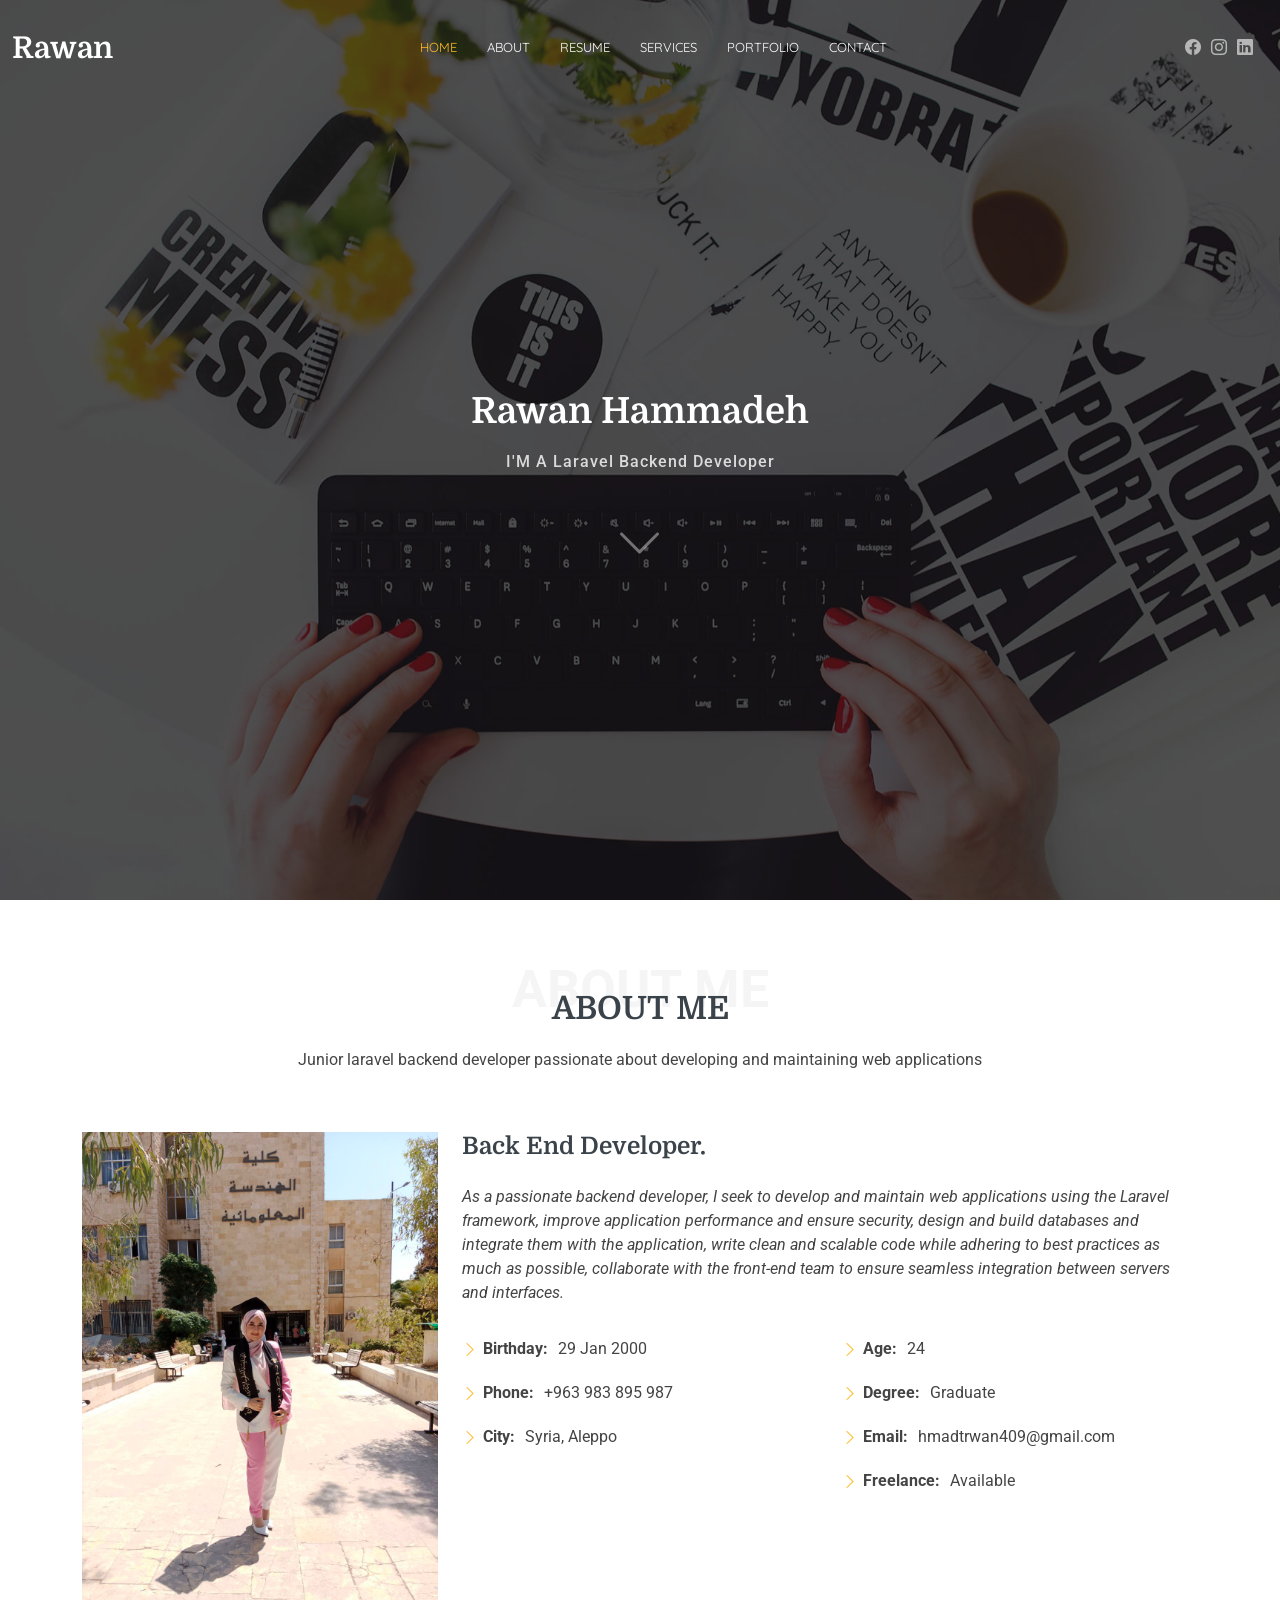
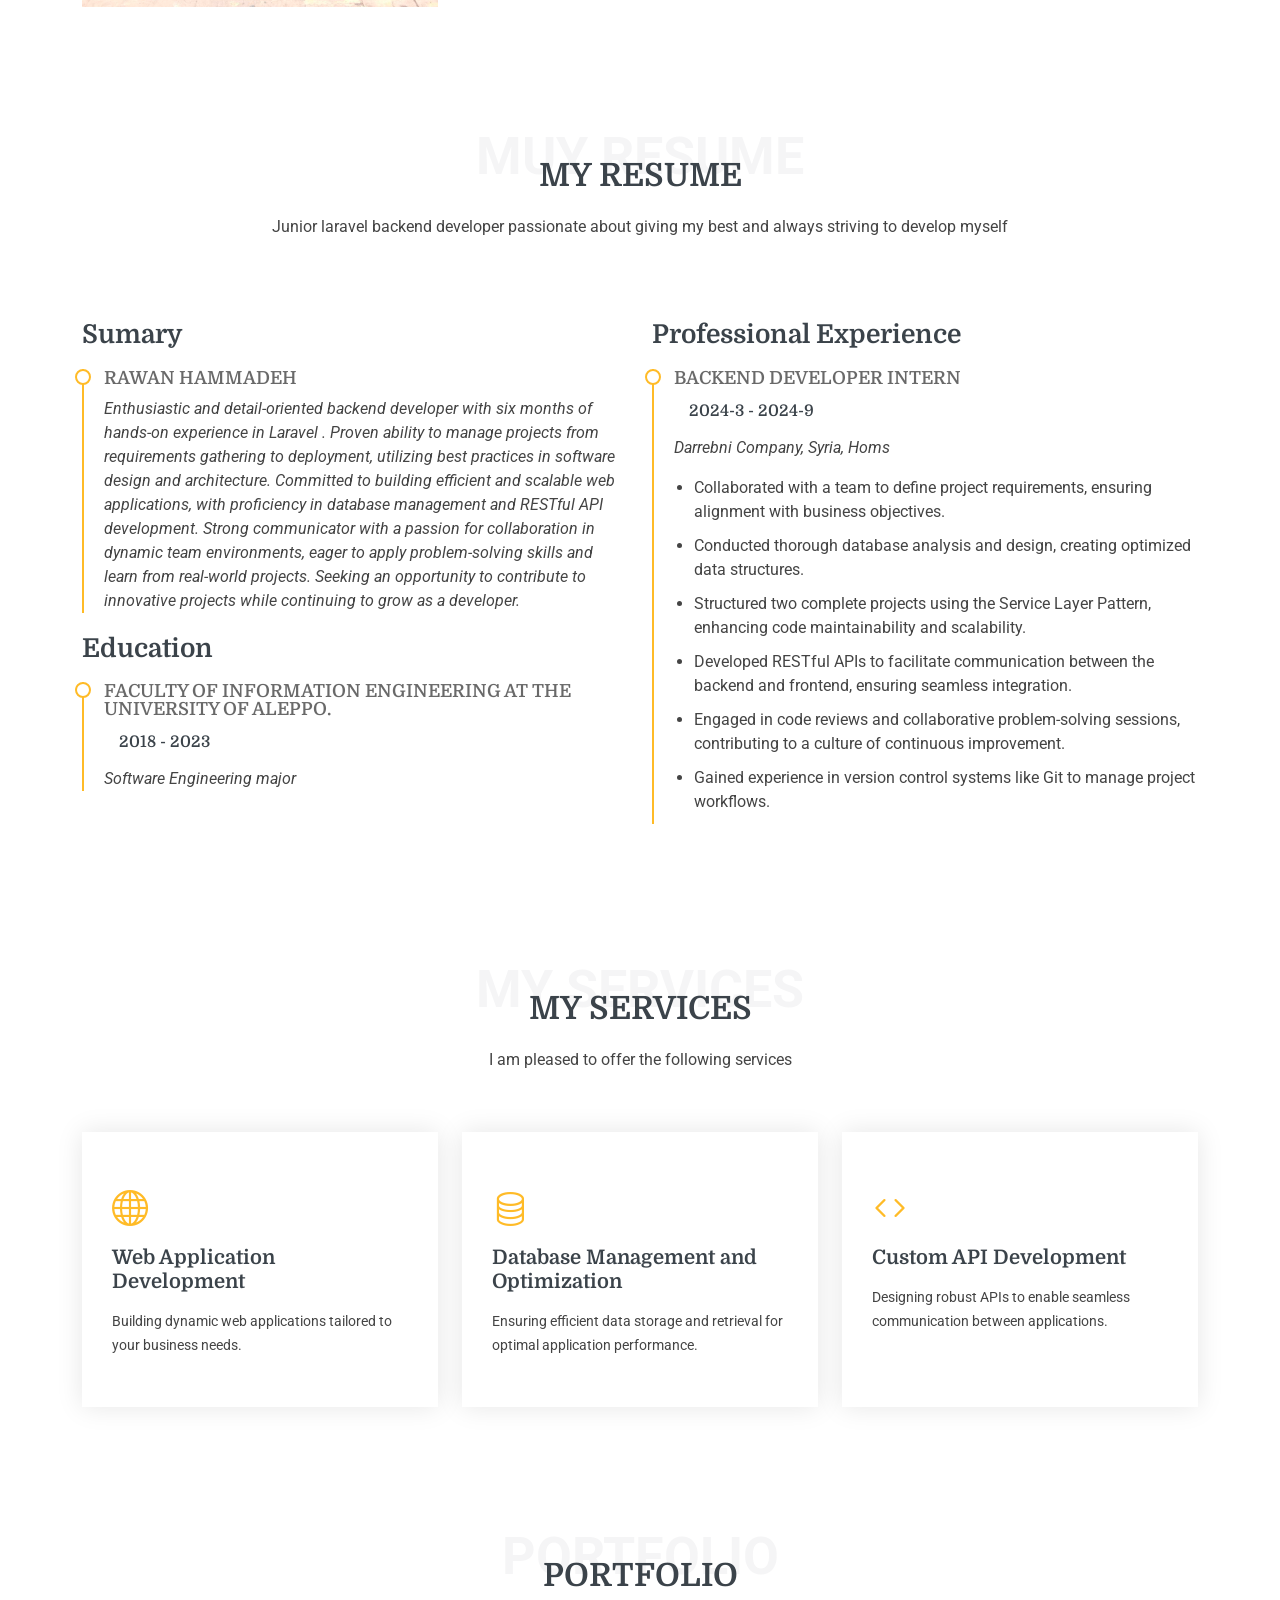
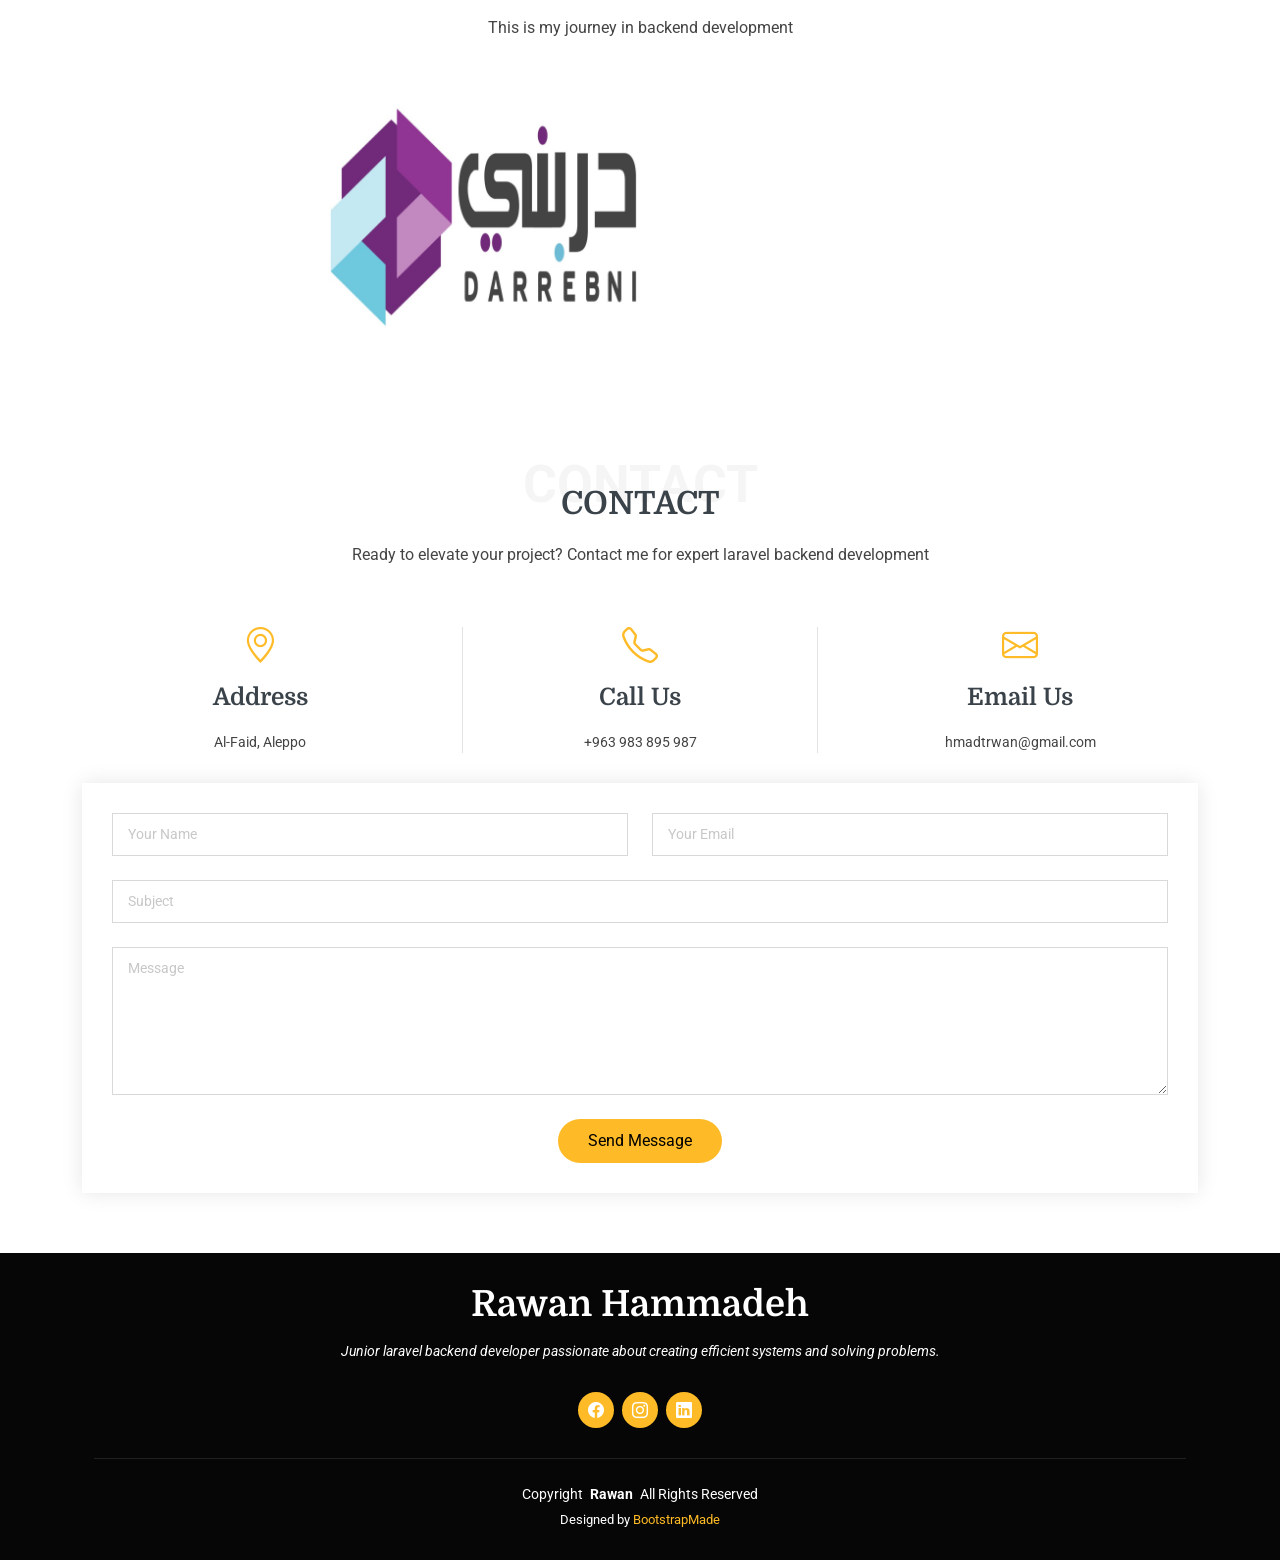
==== index.html @ 6b102050 "Add files via upload" ====
<!DOCTYPE html>
<html lang="en">

<head>
  <meta charset="utf-8">
  <meta content="width=device-width, initial-scale=1.0" name="viewport">
  <title>My Portfolio</title>
  <meta name="description" content="">
  <meta name="keywords" content="">

  <!-- Favicons -->
  <link href="assets/img/letter-r.png" rel="icon">
  <link href="assets/img/letter-r.png" rel="apple-touch-icon">

  <!-- Fonts -->
  <link href="https://fonts.googleapis.com" rel="preconnect">
  <link href="https://fonts.gstatic.com" rel="preconnect" crossorigin>
  <link href="https://fonts.googleapis.com/css2?family=Roboto:ital,wght@0,100;0,300;0,400;0,500;0,700;0,900;1,100;1,300;1,400;1,500;1,700;1,900&family=Quicksand:wght@300;400;500;600;700&family=Domine:wght@400;500;600;700&display=swap" rel="stylesheet">

  <!-- Vendor CSS Files -->
  <link href="assets/vendor/bootstrap/css/bootstrap.min.css" rel="stylesheet">
  <link href="assets/vendor/bootstrap-icons/bootstrap-icons.css" rel="stylesheet">
  <link href="assets/vendor/aos/aos.css" rel="stylesheet">
  <link href="assets/vendor/swiper/swiper-bundle.min.css" rel="stylesheet">
  <link href="assets/vendor/glightbox/css/glightbox.min.css" rel="stylesheet">

  <!-- Main CSS File -->
  <link href="assets/css/main.css" rel="stylesheet">

  <!-- =======================================================
  * Template Name: Laura
  * Template URL: https://bootstrapmade.com/laura-free-creative-bootstrap-theme/
  * Updated: Aug 07 2024 with Bootstrap v5.3.3
  * Author: BootstrapMade.com
  * License: https://bootstrapmade.com/license/
  ======================================================== -->
</head>

<body class="index-page">

  <header id="header" class="header d-flex align-items-center fixed-top">
    <div class="container-fluid position-relative d-flex align-items-center justify-content-between">

      <a href="index.html" class="logo d-flex align-items-center me-auto me-xl-0">
        <!-- Uncomment the line below if you also wish to use an image logo -->
        <!-- <img src="assets/img/logo.png" alt=""> -->
        <h1 class="sitename">Rawan</h1>
      </a>

      <nav id="navmenu" class="navmenu">
        <ul>
          <li><a href="#hero" class="active">Home</a></li>
          <li><a href="#about">About</a></li>
          <li><a href="#resume">Resume</a></li>
          <li><a href="#services">Services</a></li>
          <li><a href="#portfolio">Portfolio</a></li>
          <!-- <li class="dropdown"><a href="#"><span>Dropdown</span> <i class="bi bi-chevron-down toggle-dropdown"></i></a>
            <ul>
              <li><a href="#">Dropdown 1</a></li>
              <li class="dropdown"><a href="#"><span>Deep Dropdown</span> <i class="bi bi-chevron-down toggle-dropdown"></i></a>
                <ul>
                  <li><a href="#">Deep Dropdown 1</a></li>
                  <li><a href="#">Deep Dropdown 2</a></li>
                  <li><a href="#">Deep Dropdown 3</a></li>
                  <li><a href="#">Deep Dropdown 4</a></li>
                  <li><a href="#">Deep Dropdown 5</a></li>
                </ul>
              </li>
              <li><a href="#">Dropdown 2</a></li>
              <li><a href="#">Dropdown 3</a></li>
              <li><a href="#">Dropdown 4</a></li>
            </ul>
          </li> -->
          <li><a href="#contact">Contact</a></li>
        </ul>
        <i class="mobile-nav-toggle d-xl-none bi bi-list"></i>
      </nav>

      <div class="header-social-links">
        <!-- <a href="#" class="twitter"><i class="bi bi-twitter-x"></i></a> -->
        <a href="http://www.facebook.com/hammadehrawan" class="facebook"><i class="bi bi-facebook"></i></a>
        <a href="http://www.instagram.com/rawanhammadeh2000" class="instagram"><i class="bi bi-instagram"></i></a>
        <a href="http://www.linkedin.com/in/rawan-hammadeh-bb4876330" class="linkedin"><i class="bi bi-linkedin"></i></a>
      </div>

    </div>
  </header>

  <main class="main">

    <!-- Hero Section -->
    <section id="hero" class="hero section dark-background">

      <img src="assets/img/main.jpg" alt="" data-aos="fade-in">

      <div class="container text-center" data-aos="fade-up" data-aos-delay="100">
        <h2>Rawan Hammadeh</h2>
        <p>I'M A Laravel Backend Developer</p>
        <a href="#about" class="btn-scroll" title="Scroll Down"><i class="bi bi-chevron-down"></i></a>
      </div>

    </section><!-- /Hero Section -->

    <!-- About Section -->
    <section id="about" class="about section">

      <!-- Section Title -->
      <div class="container section-title" data-aos="fade-up">
        <span class="description-title">About me</span>
        <h2>About Me</h2>
        <p>Junior laravel backend developer passionate about developing and maintaining web applications</p>
      </div><!-- End Section Title -->

      <div class="container" data-aos="fade-up" data-aos-delay="100">

        <div class="row gy-4 justify-content-center">
          <div class="col-lg-4">
            <img src="assets/img/me.jpg" class="img-fluid" alt="">
          </div>
          <div class="col-lg-8 content">
            <h2>Back End Developer.</h2>
            <p class="fst-italic py-3">
              As a passionate backend developer, I seek to develop and maintain web applications using the Laravel framework, improve application performance and ensure security, design and build databases and integrate them with the application, write clean and scalable code while adhering to best practices as much as possible, collaborate with the front-end team to ensure seamless integration between servers and interfaces.
            </p>
            <div class="row">
              <div class="col-lg-6">
                <ul>
                  <li><i class="bi bi-chevron-right"></i> <strong>Birthday:</strong> <span>29 Jan 2000</span></li>
                  <!-- <li><i class="bi bi-chevron-right"></i> <strong>Website:</strong> <span>www.example.com</span></li> -->
                  <li><i class="bi bi-chevron-right"></i> <strong>Phone:</strong> <span>+963 983 895 987</span></li>
                  <li><i class="bi bi-chevron-right"></i> <strong>City:</strong> <span>Syria, Aleppo</span></li>
                </ul>
              </div>
              <div class="col-lg-6">
                <ul>
                  <li><i class="bi bi-chevron-right"></i> <strong>Age:</strong> <span>24</span></li>
                  <li><i class="bi bi-chevron-right"></i> <strong>Degree:</strong> <span>Graduate</span></li>
                  <li><i class="bi bi-chevron-right"></i> <strong>Email:</strong> <span>hmadtrwan409@gmail.com</span></li>
                  <li><i class="bi bi-chevron-right"></i> <strong>Freelance:</strong> <span>Available</span></li>
                </ul>
              </div>
            </div>
            <!-- <p class="py-3">
              As a passionate junior backend developer, I thrive on building robust and efficient systems that power seamless user experiences.
               I am eager to leverage my skills in programming and problem-solving to contribute to innovative projects.
            </p> -->
          </div>
        </div>

      </div>

    </section><!-- /About Section -->

    <!-- Resume Section -->
    <section id="resume" class="resume section">

      <!-- Section Title -->
      <div class="container section-title" data-aos="fade-up">
        <span class="description-title">Muy Resume</span>
        <h2>My Resume</h2>
        <p>Junior laravel backend developer passionate about giving my best and always striving to develop myself </p>
      </div><!-- End Section Title -->

      <div class="container">

        <div class="row">

          <div class="col-lg-6" data-aos="fade-up" data-aos-delay="100">
            <h3 class="resume-title">Sumary</h3>

            <div class="resume-item pb-0">
              <h4>Rawan Hammadeh</h4>
              <p><em>Enthusiastic and detail-oriented backend developer with six months of hands-on experience in Laravel . Proven ability to manage projects from requirements gathering to deployment, utilizing best practices in software design and architecture. Committed to building efficient and scalable web applications, with proficiency in database management and RESTful API development. Strong communicator with a passion for collaboration in dynamic team environments, eager to apply problem-solving skills and learn from real-world projects. Seeking an opportunity to contribute to innovative projects while continuing to grow as a developer.</em></p>
              <!-- <ul>
                <li>Portland par 127,Orlando, FL</li>
                <li>(123) 456-7891</li>
                <li>alice.barkley@example.com</li>
              </ul> -->
            </div><!-- Edn Resume Item -->

            <h3 class="resume-title">Education</h3>
            <div class="resume-item">
              <h4>Faculty of Information Engineering at the University of Aleppo.</h4>
              <h5>2018 - 2023</h5>
              <p><em>Software Engineering major</em></p>
              <!-- <p>Qui deserunt veniam. Et sed aliquam labore tempore sed quisquam iusto autem sit. Ea vero voluptatum qui ut dignissimos deleniti nerada porti sand markend</p> -->
            </div><!-- Edn Resume Item -->

            <!-- <div class="resume-item">
              <h4>Bachelor of Fine Arts &amp; Graphic Design</h4>
              <h5>2010 - 2014</h5>
              <p><em>Rochester Institute of Technology, Rochester, NY</em></p>
              <p>Quia nobis sequi est occaecati aut. Repudiandae et iusto quae reiciendis et quis Eius vel ratione eius unde vitae rerum voluptates asperiores voluptatem Earum molestiae consequatur neque etlon sader mart dila</p>
            </div> -->
            <!-- Edn Resume Item -->

          </div>

          <div class="col-lg-6" data-aos="fade-up" data-aos-delay="200">
            <h3 class="resume-title">Professional Experience</h3>
            <div class="resume-item">
              <h4>Backend Developer Intern </h4>
              <h5>2024-3 - 2024-9</h5>
              <p><em>Darrebni Company, Syria, Homs </em></p>
              <ul>
                <li>Collaborated with a team to define project requirements, ensuring alignment with business objectives.</li>
                <li>Conducted thorough database analysis and design, creating optimized data structures. </li>
                <li>Structured two complete projects using the Service Layer Pattern, enhancing code maintainability and scalability.</li>
                <li>Developed RESTful APIs to facilitate communication between the backend and frontend, ensuring seamless integration.</li>
                <li>Engaged in code reviews and collaborative problem-solving sessions, contributing to a culture of continuous improvement.</li>
                <li>Gained experience in version control systems like Git to manage project workflows.</li>
              </ul>
            </div><!-- Edn Resume Item -->
<!-- 
            <div class="resume-item">
              <h4>Graphic design specialist</h4>
              <h5>2017 - 2018</h5>
              <p><em>Stepping Stone Advertising, New York, NY</em></p>
              <ul>
                <li>Developed numerous marketing programs (logos, brochures,infographics, presentations, and advertisements).</li>
                <li>Managed up to 5 projects or tasks at a given time while under pressure</li>
                <li>Recommended and consulted with clients on the most appropriate graphic design</li>
                <li>Created 4+ design presentations and proposals a month for clients and account managers</li>
              </ul>
            </div> -->
            <!-- Edn Resume Item -->

          </div>

        </div>

      </div>

    </section><!-- /Resume Section -->

    <!-- Services Section -->
    <section id="services" class="services section">

      <!-- Section Title -->
      <div class="container section-title" data-aos="fade-up">
        <span class="description-title">My Services</span>
        <h2>My Services</h2>
        <p>I am pleased to offer the following services </p>
      </div><!-- End Section Title -->

      <div class="container">

        <div class="row gy-4">

          <div class="col-xl-4 col-md-6 d-flex" data-aos="fade-up" data-aos-delay="300">
            <div class="service-item position-relative">
              <div class="icon"><i class="bi bi-globe icon"></i></div>
              <h4><a href="" class="stretched-link">Web Application Development</a></h4>
              <p>Building dynamic web applications tailored to your business needs.</p>
            </div>
          </div>

   <!-- End Service Item -->

          <div class="col-xl-4 col-md-6 d-flex" data-aos="fade-up" data-aos-delay="200">
            <div class="service-item position-relative">
              <div class="icon"><i class="bi bi-database icon"></i></div>
              <h4><a href="" class="stretched-link">Database Management and Optimization</a></h4>
              <p>Ensuring efficient data storage and retrieval for optimal application performance.</p>
            </div>
          </div>
          <!-- End Service Item -->



          <div class="col-xl-4 col-md-6 d-flex " data-aos="fade-up" data-aos-delay="100">
            <div class="service-item position-relative">
              <div class="icon"><i class="bi bi-code icon"></i></div>
              <h4><a href="" class="stretched-link">Custom API Development</a></h4>
              <p>Designing robust APIs to enable seamless communication between applications.</p>
            </div>
          </div>   <!-- End Service Item -->
          <!-- <div class="col-xl-3 col-md-6 d-flex" data-aos="fade-up" data-aos-delay="400">
            <div class="service-item position-relative">
              <div class="icon"><i class="bi bi-broadcast icon"></i></div>
              <h4><a href="" class="stretched-link">Nemo Enim</a></h4>
              <p>At vero eos et accusamus et iusto odio dignissimos ducimus qui blanditiis</p>
            </div>
          </div> -->
          <!-- End Service Item -->

        </div>

      </div>

    </section><!-- /Services Section -->

    <!-- Testimonials Section -->
    <!-- <section id="testimonials" class="testimonials section dark-background">

      <img src="assets/img/testimonials-bg.jpg" class="testimonials-bg" alt="">

      <div class="container" data-aos="fade-up" data-aos-delay="100">

        <div class="swiper init-swiper">
          <script type="application/json" class="swiper-config">
            {
              "loop": true,
              "speed": 600,
              "autoplay": {
                "delay": 5000
              },
              "slidesPerView": "auto",
              "pagination": {
                "el": ".swiper-pagination",
                "type": "bullets",
                "clickable": true
              }
            }
          </script>
          <div class="swiper-wrapper">

            <div class="swiper-slide">
              <div class="testimonial-item">
                <img src="assets/img/testimonials/testimonials-1.jpg" class="testimonial-img" alt="">
                <h3>Saul Goodman</h3>
                <h4>Ceo &amp; Founder</h4>
                <div class="stars">
                  <i class="bi bi-star-fill"></i><i class="bi bi-star-fill"></i><i class="bi bi-star-fill"></i><i class="bi bi-star-fill"></i><i class="bi bi-star-fill"></i>
                </div>
                <p>
                  <i class="bi bi-quote quote-icon-left"></i>
                  <span>Proin iaculis purus consequat sem cure digni ssim donec porttitora entum suscipit rhoncus. Accusantium quam, ultricies eget id, aliquam eget nibh et. Maecen aliquam, risus at semper.</span>
                  <i class="bi bi-quote quote-icon-right"></i>
                </p>
              </div>
            </div> -->
            <!-- End testimonial item -->

            <!-- <div class="swiper-slide">
              <div class="testimonial-item">
                <img src="assets/img/testimonials/testimonials-2.jpg" class="testimonial-img" alt="">
                <h3>Sara Wilsson</h3>
                <h4>Designer</h4>
                <div class="stars">
                  <i class="bi bi-star-fill"></i><i class="bi bi-star-fill"></i><i class="bi bi-star-fill"></i><i class="bi bi-star-fill"></i><i class="bi bi-star-fill"></i>
                </div>
                <p>
                  <i class="bi bi-quote quote-icon-left"></i>
                  <span>Export tempor illum tamen malis malis eram quae irure esse labore quem cillum quid cillum eram malis quorum velit fore eram velit sunt aliqua noster fugiat irure amet legam anim culpa.</span>
                  <i class="bi bi-quote quote-icon-right"></i>
                </p>
              </div>
            </div> -->
            <!-- End testimonial item -->

            <!-- <div class="swiper-slide">
              <div class="testimonial-item">
                <img src="assets/img/testimonials/testimonials-3.jpg" class="testimonial-img" alt="">
                <h3>Jena Karlis</h3>
                <h4>Store Owner</h4>
                <div class="stars">
                  <i class="bi bi-star-fill"></i><i class="bi bi-star-fill"></i><i class="bi bi-star-fill"></i><i class="bi bi-star-fill"></i><i class="bi bi-star-fill"></i>
                </div>
                <p>
                  <i class="bi bi-quote quote-icon-left"></i>
                  <span>Enim nisi quem export duis labore cillum quae magna enim sint quorum nulla quem veniam duis minim tempor labore quem eram duis noster aute amet eram fore quis sint minim.</span>
                  <i class="bi bi-quote quote-icon-right"></i>
                </p>
              </div>
            </div> -->
            <!-- End testimonial item -->

            <!-- <div class="swiper-slide">
              <div class="testimonial-item">
                <img src="assets/img/testimonials/testimonials-4.jpg" class="testimonial-img" alt="">
                <h3>Matt Brandon</h3>
                <h4>Freelancer</h4>
                <div class="stars">
                  <i class="bi bi-star-fill"></i><i class="bi bi-star-fill"></i><i class="bi bi-star-fill"></i><i class="bi bi-star-fill"></i><i class="bi bi-star-fill"></i>
                </div>
                <p>
                  <i class="bi bi-quote quote-icon-left"></i>
                  <span>Fugiat enim eram quae cillum dolore dolor amet nulla culpa multos export minim fugiat minim velit minim dolor enim duis veniam ipsum anim magna sunt elit fore quem dolore labore illum veniam.</span>
                  <i class="bi bi-quote quote-icon-right"></i>
                </p>
              </div>
            </div> -->
            <!-- End testimonial item -->

            <!-- <div class="swiper-slide">
              <div class="testimonial-item">
                <img src="assets/img/testimonials/testimonials-5.jpg" class="testimonial-img" alt="">
                <h3>John Larson</h3>
                <h4>Entrepreneur</h4>
                <div class="stars">
                  <i class="bi bi-star-fill"></i><i class="bi bi-star-fill"></i><i class="bi bi-star-fill"></i><i class="bi bi-star-fill"></i><i class="bi bi-star-fill"></i>
                </div>
                <p>
                  <i class="bi bi-quote quote-icon-left"></i>
                  <span>Quis quorum aliqua sint quem legam fore sunt eram irure aliqua veniam tempor noster veniam enim culpa labore duis sunt culpa nulla illum cillum fugiat legam esse veniam culpa fore nisi cillum quid.</span>
                  <i class="bi bi-quote quote-icon-right"></i>
                </p>
              </div>
            </div> -->
            <!-- End testimonial item -->

          <!-- </div>
          <div class="swiper-pagination"></div>
        </div>

      </div>

    </section> -->
    <!-- /Testimonials Section -->

    <!-- Portfolio Section -->
    <section id="portfolio" class="portfolio section">

      <!-- Section Title -->
      <div class="container section-title" data-aos="fade-up">
        <span class="description-title">Portfolio</span>
        <h2>Portfolio</h2>
        <p>This is my journey in backend development</p>
      </div><!-- End Section Title -->

      <div class="container-fluid">

        <div class="isotope-layout" data-default-filter="*" data-layout="masonry" data-sort="original-order">

          <!-- <ul class="portfolio-filters isotope-filters" data-aos="fade-up" data-aos-delay="100">
            <li data-filter="*" class="filter-active">All</li>
            <li data-filter=".filter-app">App</li>
            <li data-filter=".filter-product">Product</li>
            <li data-filter=".filter-branding">Branding</li>
            <li data-filter=".filter-books">Books</li>
          </ul> -->
          <!-- End Portfolio Filters -->

          <div class="row g-0 isotope-container" data-aos="fade-up" data-aos-delay="200">

            <div class="col-xl-3 col-lg-4 col-md-6 portfolio-item isotope-item filter-branding offset-md-3
            ">
              <div class="portfolio-content h-100">
                <img src="assets/img/portfolio/darrebni-socail.jpg" class="img-fluid" alt="">
                <div class="portfolio-info">
                  <a href="assets/img/portfolio/darrebni-socail.jpg" data-gallery="portfolio-gallery-branding" class="glightbox preview-link"><i class="bi bi-zoom-in"></i></a>
                  <a href="darrebni-social.html" title="More Details" class="details-link"><i class="bi bi-link-45deg"></i></a>
                </div>
              </div>
            </div><!-- End Portfolio Item -->

            <div class="col-xl-3 col-lg-4 col-md-6 portfolio-item isotope-item filter-books">
              <div class="portfolio-content h-100">
                <img src="assets/img/portfolio/todo-list.png" class="img-fluid" alt="">
                <div class="portfolio-info">
                  <a href="assets/img/portfolio/todo-list.png" data-gallery="portfolio-gallery-book" class="glightbox preview-link"><i class="bi bi-zoom-in"></i></a>
                  <a href="todo-list.html" title="More Details" class="details-link"><i class="bi bi-link-45deg"></i></a>
                </div>
              </div>
            </div><!-- End Portfolio Item -->

          </div><!-- End Portfolio Container -->

        </div>

      </div>

    </section><!-- /Portfolio Section -->

    <!-- Pricing Section -->
    <!-- <section id="pricing" class="pricing section"> -->

      <!-- Section Title -->
      <!-- <div class="container section-title" data-aos="fade-up">
        <span class="description-title">Pricing</span>
        <h2>Pricing</h2>
        <p>Necessitatibus eius consequatur ex aliquid fuga eum quidem sint consectetur velit</p>
      </div> -->
      <!-- End Section Title -->

      <!-- <div class="container">

        <div class="row gy-4">

          <div class="col-lg-4 col-md-6" data-aos="fade-up" data-aos-delay="100">
            <div class="pricing-item">
              <h3>Free</h3>
              <h4><sup>$</sup>0<span> / month</span></h4>
              <ul>
                <li>Aida dere</li>
                <li>Nec feugiat nisl</li>
                <li>Nulla at volutpat dola</li>
                <li class="na">Pharetra massa</li>
                <li class="na">Massa ultricies mi</li>
              </ul>
              <div class="btn-wrap">
                <a href="#" class="btn-buy">Buy Now</a>
              </div>
            </div>
          </div> -->
          <!-- End Pricing Item -->

          <!-- <div class="col-lg-4 col-md-6" data-aos="fade-up" data-aos-delay="200">
            <div class="pricing-item recommended">
              <span class="recommended-badge">Recommended</span>
              <h3>Business</h3>
              <h4><sup>$</sup>19<span> / month</span></h4>
              <ul>
                <li>Aida dere</li>
                <li>Nec feugiat nisl</li>
                <li>Nulla at volutpat dola</li>
                <li>Pharetra massa</li>
                <li class="na">Massa ultricies mi</li>
              </ul>
              <div class="btn-wrap">
                <a href="#" class="btn-buy">Buy Now</a>
              </div>
            </div>
          </div> -->
          <!-- End Pricing Item -->
<!-- 
          <div class="col-lg-4 col-md-6" data-aos="fade-up" data-aos-delay="300">
            <div class="pricing-item">
              <h3>Developer</h3>
              <h4><sup>$</sup>29<span> / month</span></h4>
              <ul>
                <li>Aida dere</li>
                <li>Nec feugiat nisl</li>
                <li>Nulla at volutpat dola</li>
                <li>Pharetra massa</li>
                <li>Massa ultricies mi</li>
              </ul>
              <div class="btn-wrap">
                <a href="#" class="btn-buy">Buy Now</a>
              </div>
            </div>
          </div> -->
          <!-- End Pricing Item -->

        <!-- </div>

      </div>

    </section> -->
    <!-- /Pricing Section -->

    <!-- Pricing 2 Section -->
    <!-- <section id="pricing-2" class="pricing-2 section">

      <div class="container" data-aos="fade-up" data-aos-delay="100">

        <div class="row gy-4 gx-lg-5">

          <div class="col-lg-6">
            <div class="pricing-item d-flex justify-content-between">
              <h3>Portrait Photography</h3>
              <h4>$160.00</h4>
            </div>
          </div> -->
          <!-- End Pricing Item -->

          <!-- <div class="col-lg-6">
            <div class="pricing-item d-flex justify-content-between">
              <h3>Fashion Photography</h3>
              <h4>$300.00</h4>
            </div>
          </div> -->
          <!-- End Pricing Item -->

          <!-- <div class="col-lg-6">
            <div class="pricing-item d-flex justify-content-between">
              <h3>Sports Photography</h3>
              <h4>$200.00</h4>
            </div>
          </div> -->
          <!-- End Pricing Item -->
<!-- 
          <div class="col-lg-6">
            <div class="pricing-item d-flex justify-content-between">
              <h3>Still Life Photography</h3>
              <h4>$120.00</h4>
            </div>
          </div> -->
          <!-- End Pricing Item -->

          <!-- <div class="col-lg-6">
            <div class="pricing-item d-flex justify-content-between">
              <h3>Wedding Photography</h3>
              <h4>$500.00</h4>
            </div>
          </div> -->
          <!-- End Pricing Item -->

          <!-- <div class="col-lg-6">
            <div class="pricing-item d-flex justify-content-between">
              <h3>Photojournalism</h3>
              <h4>$200.00</h4>
            </div>
          </div> -->
          <!-- End Pricing Item -->

        <!-- </div>

      </div>

    </section> -->
    <!-- /Pricing 2 Section -->

    <!-- Gallery Section -->
    <!-- <section id="gallery" class="gallery section"> -->

      <!-- Section Title -->
      <!-- <div class="container section-title" data-aos="fade-up">
        <span class="description-title">Gallery</span>
        <h2>Gallery</h2>
        <p>Necessitatibus eius consequatur ex aliquid fuga eum quidem sint consectetur velit</p>
      </div> -->
      <!-- End Section Title -->
<!-- 
      <div class="container-fluid" data-aos="fade-up" data-aos-delay="100">

        <div class="row g-0">

          <div class="col-lg-3 col-md-4">
            <div class="gallery-item">
              <a href="assets/img/gallery/gallery-1.jpg" class="glightbox" data-gallery="images-gallery">
                <img src="assets/img/gallery/gallery-1.jpg" alt="" class="img-fluid">
              </a>
            </div>
          </div> -->
          <!-- End Gallery Item -->

          <!-- <div class="col-lg-3 col-md-4">
            <div class="gallery-item">
              <a href="assets/img/gallery/gallery-2.jpg" class="glightbox" data-gallery="images-gallery">
                <img src="assets/img/gallery/gallery-2.jpg" alt="" class="img-fluid">
              </a>
            </div>
          </div> -->
          <!-- End Gallery Item -->

          <!-- <div class="col-lg-3 col-md-4">
            <div class="gallery-item">
              <a href="assets/img/gallery/gallery-3.jpg" class="glightbox" data-gallery="images-gallery">
                <img src="assets/img/gallery/gallery-3.jpg" alt="" class="img-fluid">
              </a>
            </div>
          </div> -->
          <!-- End Gallery Item -->
<!-- 
          <div class="col-lg-3 col-md-4">
            <div class="gallery-item">
              <a href="assets/img/gallery/gallery-4.jpg" class="glightbox" data-gallery="images-gallery">
                <img src="assets/img/gallery/gallery-4.jpg" alt="" class="img-fluid">
              </a>
            </div>
          </div> -->
          <!-- End Gallery Item -->

          <!-- <div class="col-lg-3 col-md-4">
            <div class="gallery-item">
              <a href="assets/img/gallery/gallery-5.jpg" class="glightbox" data-gallery="images-gallery">
                <img src="assets/img/gallery/gallery-5.jpg" alt="" class="img-fluid">
              </a>
            </div>
          </div> -->
          <!-- End Gallery Item -->

          <!-- <div class="col-lg-3 col-md-4">
            <div class="gallery-item">
              <a href="assets/img/gallery/gallery-6.jpg" class="glightbox" data-gallery="images-gallery">
                <img src="assets/img/gallery/gallery-6.jpg" alt="" class="img-fluid">
              </a>
            </div>
          </div> -->
          <!-- End Gallery Item -->

          <!-- <div class="col-lg-3 col-md-4">
            <div class="gallery-item">
              <a href="assets/img/gallery/gallery-7.jpg" class="glightbox" data-gallery="images-gallery">
                <img src="assets/img/gallery/gallery-7.jpg" alt="" class="img-fluid">
              </a>
            </div>
          </div> -->
          <!-- End Gallery Item -->

          <!-- <div class="col-lg-3 col-md-4">
            <div class="gallery-item">
              <a href="assets/img/gallery/gallery-8.jpg" class="glightbox" data-gallery="images-gallery">
                <img src="assets/img/gallery/gallery-8.jpg" alt="" class="img-fluid">
              </a>
            </div>
          </div> -->
          <!-- End Gallery Item -->

        <!-- </div>

      </div>

    </section> -->
    <!-- /Gallery Section -->

    <!-- Contact Section -->
    <section id="contact" class="contact section">

      <!-- Section Title -->
      <div class="container section-title" data-aos="fade-up">
        <span class="description-title">Contact</span>
        <h2>Contact</h2>
        <p>Ready to elevate your project? Contact me for expert laravel backend development</p>
      </div><!-- End Section Title -->

      <div class="container" data-aos="fade-up" data-aos-delay="100">

        <div class="row gy-4" data-aos="fade-up" data-aos-delay="200">

          <div class="col-lg-4">
            <div class="info-item d-flex flex-column justify-content-center align-items-center">
              <i class="bi bi-geo-alt"></i>
              <h3>Address</h3>
              <p>Al-Faid, Aleppo</p>
            </div>
          </div><!-- End Info Item -->

          <div class="col-lg-4">
            <div class="info-item d-flex flex-column justify-content-center align-items-center info-item-borders">
              <i class="bi bi-telephone"></i>
              <h3>Call Us</h3>
              <p>+963 983 895 987</p>
            </div>
          </div><!-- End Info Item -->

          <div class="col-lg-4">
            <div class="info-item d-flex flex-column justify-content-center align-items-center">
              <i class="bi bi-envelope"></i>
              <h3>Email Us</h3>
              <p>hmadtrwan@gmail.com</p>
            </div>
          </div><!-- End Info Item -->

        </div>

        <form action="forms/contact.php" method="post" class="php-email-form" data-aos="fade-up" data-aos-delay="300">
          <div class="row gy-4">

            <div class="col-md-6">
              <input type="text" name="name" class="form-control" placeholder="Your Name" required="">
            </div>

            <div class="col-md-6 ">
              <input type="email" class="form-control" name="email" placeholder="Your Email" required="">
            </div>

            <div class="col-md-12">
              <input type="text" class="form-control" name="subject" placeholder="Subject" required="">
            </div>

            <div class="col-md-12">
              <textarea class="form-control" name="message" rows="6" placeholder="Message" required=""></textarea>
            </div>

            <div class="col-md-12 text-center">
              <div class="loading">Loading</div>
              <div class="error-message"></div>
              <div class="sent-message">Your message has been sent. Thank you!</div>

              <button type="submit">Send Message</button>
            </div>

          </div>
        </form><!-- End Contact Form -->

      </div>

    </section><!-- /Contact Section -->

  </main>

  <footer id="footer" class="footer position-relative dark-background">
    <div class="container">
      <h3 class="sitename">Rawan Hammadeh<br></h3>
      <p>Junior laravel backend developer passionate about creating efficient systems and solving problems.</p>
      <div class="social-links d-flex justify-content-center">
        <!-- <a href=""><i class="bi bi-twitter-x"></i></a> -->
        <a href="http://www.facebook.com/hammadehrawan"><i class="bi bi-facebook"></i></a>
        <a href="http://www.instagram.com/rawanhammadeh2000"><i class="bi bi-instagram"></i></a>
        <!-- <a href=""><i class="bi bi-skype"></i></a> -->
        <a href="http://www.linkedin.com/in/rawan-hammadeh-bb4876330"><i class="bi bi-linkedin"></i></a>
      </div>
      <div class="container">
        <div class="copyright">
          <span>Copyright</span> <strong class="px-1 sitename">Rawan</strong> <span>All Rights Reserved</span>
        </div>
        <div class="credits">
          <!-- All the links in the footer should remain intact. -->
          <!-- You can delete the links only if you've purchased the pro version. -->
          <!-- Licensing information: https://bootstrapmade.com/license/ -->
          <!-- Purchase the pro version with working PHP/AJAX contact form: [buy-url] -->
          Designed by <a href="https://bootstrapmade.com/">BootstrapMade</a>
        </div>
      </div>
    </div>
  </footer>

  <!-- Scroll Top -->
  <a href="#" id="scroll-top" class="scroll-top d-flex align-items-center justify-content-center"><i class="bi bi-arrow-up-short"></i></a>

  <!-- Preloader -->
  <div id="preloader"></div>

  <!-- Vendor JS Files -->
  <script src="assets/vendor/bootstrap/js/bootstrap.bundle.min.js"></script>
  <script src="assets/vendor/php-email-form/validate.js"></script>
  <script src="assets/vendor/aos/aos.js"></script>
  <script src="assets/vendor/swiper/swiper-bundle.min.js"></script>
  <script src="assets/vendor/glightbox/js/glightbox.min.js"></script>
  <script src="assets/vendor/imagesloaded/imagesloaded.pkgd.min.js"></script>
  <script src="assets/vendor/isotope-layout/isotope.pkgd.min.js"></script>

  <!-- Main JS File -->
  <script src="assets/js/main.js"></script>

</body>

</html>
---- assets/css/main.css ----
/**
* Template Name: Laura
* Template URL: https://bootstrapmade.com/laura-free-creative-bootstrap-theme/
* Updated: Aug 07 2024 with Bootstrap v5.3.3
* Author: BootstrapMade.com
* License: https://bootstrapmade.com/license/
*/

/*--------------------------------------------------------------
# Font & Color Variables
# Help: https://bootstrapmade.com/color-system/
--------------------------------------------------------------*/
/* Fonts */
:root {
  --default-font: "Roboto",  system-ui, -apple-system, "Segoe UI", Roboto, "Helvetica Neue", Arial, "Noto Sans", "Liberation Sans", sans-serif, "Apple Color Emoji", "Segoe UI Emoji", "Segoe UI Symbol", "Noto Color Emoji";
  --heading-font: "Domine",  sans-serif;
  --nav-font: "Quicksand",  sans-serif;
}

/* Global Colors - The following color variables are used throughout the website. Updating them here will change the color scheme of the entire website */
:root { 
  --background-color: #ffffff; /* Background color for the entire website, including individual sections */
  --default-color: #444444; /* Default color used for the majority of the text content across the entire website */
  --heading-color: #3b434a; /* Color for headings, subheadings and title throughout the website */
  --accent-color: #ffbb27; /* Accent color that represents your brand on the website. It's used for buttons, links, and other elements that need to stand out */
  --surface-color: #ffffff; /* The surface color is used as a background of boxed elements within sections, such as cards, icon boxes, or other elements that require a visual separation from the global background. */
  --contrast-color: #000000; /* Contrast color for text, ensuring readability against backgrounds of accent, heading, or default colors. */
}

/* Nav Menu Colors - The following color variables are used specifically for the navigation menu. They are separate from the global colors to allow for more customization options */
:root {
  --nav-color: #ffffff;  /* The default color of the main navmenu links */
  --nav-hover-color: #ffbb27; /* Applied to main navmenu links when they are hovered over or active */
  --nav-mobile-background-color: #ffffff; /* Used as the background color for mobile navigation menu */
  --nav-dropdown-background-color: #ffffff; /* Used as the background color for dropdown items that appear when hovering over primary navigation items */
  --nav-dropdown-color: #444444; /* Used for navigation links of the dropdown items in the navigation menu. */
  --nav-dropdown-hover-color: #ffbb27; /* Similar to --nav-hover-color, this color is applied to dropdown navigation links when they are hovered over. */
}

/* Color Presets - These classes override global colors when applied to any section or element, providing reuse of the sam color scheme. */

.light-background {
  --background-color: #f9f9f9;
  --surface-color: #ffffff;
}

.dark-background {
  --background-color: #060606;
  --default-color: #ffffff;
  --heading-color: #ffffff;
  --surface-color: #252525;
  --contrast-color: #ffffff;
}

/* Smooth scroll */
:root {
  scroll-behavior: smooth;
}

/*--------------------------------------------------------------
# General Styling & Shared Classes
--------------------------------------------------------------*/
body {
  color: var(--default-color);
  background-color: var(--background-color);
  font-family: var(--default-font);
}

a {
  color: var(--accent-color);
  text-decoration: none;
  transition: 0.3s;
}

a:hover {
  color: color-mix(in srgb, var(--accent-color), transparent 25%);
  text-decoration: none;
}

h1,
h2,
h3,
h4,
h5,
h6 {
  color: var(--heading-color);
  font-family: var(--heading-font);
}

/* PHP Email Form Messages
------------------------------*/
.php-email-form .error-message {
  display: none;
  background: #df1529;
  color: #ffffff;
  text-align: left;
  padding: 15px;
  margin-bottom: 24px;
  font-weight: 600;
}

.php-email-form .sent-message {
  display: none;
  color: #ffffff;
  background: #059652;
  text-align: center;
  padding: 15px;
  margin-bottom: 24px;
  font-weight: 600;
}

.php-email-form .loading {
  display: none;
  background: var(--surface-color);
  text-align: center;
  padding: 15px;
  margin-bottom: 24px;
}

.php-email-form .loading:before {
  content: "";
  display: inline-block;
  border-radius: 50%;
  width: 24px;
  height: 24px;
  margin: 0 10px -6px 0;
  border: 3px solid var(--accent-color);
  border-top-color: var(--surface-color);
  animation: php-email-form-loading 1s linear infinite;
}

@keyframes php-email-form-loading {
  0% {
    transform: rotate(0deg);
  }

  100% {
    transform: rotate(360deg);
  }
}

/*--------------------------------------------------------------
# Global Header
--------------------------------------------------------------*/
.header {
  --background-color: rgba(0, 0, 0, 0);
  --default-color: #ffffff;
  --heading-color: #ffffff;
  color: var(--default-color);
  background-color: var(--background-color);
  padding: 20px 0;
  transition: all 0.5s;
  z-index: 997;
}

.header .logo {
  line-height: 1;
}

.header .logo img {
  max-height: 36px;
  margin-right: 8px;
}

.header .logo h1 {
  font-size: 30px;
  margin: 0;
  font-weight: 700;
  color: var(--heading-color);
}

.header .header-social-links {
  padding-right: 15px;
}

.header .header-social-links a {
  color: color-mix(in srgb, var(--default-color), transparent 40%);
  padding-left: 6px;
  display: inline-block;
  transition: 0.3s;
  font-size: 16px;
}

.header .header-social-links a:hover {
  color: var(--accent-color);
}

.header .header-social-links a i {
  line-height: 0px;
}

@media (max-width: 1200px) {
  .header .logo {
    order: 1;
  }

  .header .header-social-links {
    order: 2;
  }

  .header .navmenu {
    order: 3;
  }
}

.scrolled .header {
  box-shadow: 0px 0 18px rgba(0, 0, 0, 0.1);
  padding: 12px 0;
}

/* Global Header on Scroll
------------------------------*/
.scrolled .header {
  --background-color: rgba(0, 0, 0, 0.8);
}

/*--------------------------------------------------------------
# Navigation Menu
--------------------------------------------------------------*/
/* Navmenu - Desktop */
@media (min-width: 1200px) {
  .navmenu {
    padding: 0;
  }

  .navmenu ul {
    margin: 0;
    padding: 0;
    display: flex;
    list-style: none;
    align-items: center;
  }

  .navmenu li {
    position: relative;
  }

  .navmenu a,
  .navmenu a:focus {
    color: var(--nav-color);
    padding: 18px 15px;
    font-size: 13px;
    text-transform: uppercase;
    font-family: var(--nav-font);
    font-weight: 400;
    display: flex;
    align-items: center;
    justify-content: space-between;
    white-space: nowrap;
    transition: 0.3s;
  }

  .navmenu a i,
  .navmenu a:focus i {
    font-size: 12px;
    line-height: 0;
    margin-left: 5px;
    transition: 0.3s;
  }

  .navmenu li:last-child a {
    padding-right: 0;
  }

  .navmenu li:hover>a,
  .navmenu .active,
  .navmenu .active:focus {
    color: var(--nav-hover-color);
  }

  .navmenu .dropdown ul {
    margin: 0;
    padding: 10px 0;
    background: var(--nav-dropdown-background-color);
    display: block;
    position: absolute;
    visibility: hidden;
    left: 14px;
    top: 130%;
    opacity: 0;
    transition: 0.3s;
    border-radius: 4px;
    z-index: 99;
    box-shadow: 0px 0px 30px rgba(0, 0, 0, 0.1);
  }

  .navmenu .dropdown ul li {
    min-width: 200px;
  }

  .navmenu .dropdown ul a {
    padding: 10px 20px;
    font-size: 15px;
    text-transform: none;
    color: var(--nav-dropdown-color);
  }

  .navmenu .dropdown ul a i {
    font-size: 12px;
  }

  .navmenu .dropdown ul a:hover,
  .navmenu .dropdown ul .active:hover,
  .navmenu .dropdown ul li:hover>a {
    color: var(--nav-dropdown-hover-color);
  }

  .navmenu .dropdown:hover>ul {
    opacity: 1;
    top: 100%;
    visibility: visible;
  }

  .navmenu .dropdown .dropdown ul {
    top: 0;
    left: -90%;
    visibility: hidden;
  }

  .navmenu .dropdown .dropdown:hover>ul {
    opacity: 1;
    top: 0;
    left: -100%;
    visibility: visible;
  }
}

/* Navmenu - Mobile */
@media (max-width: 1199px) {
  .mobile-nav-toggle {
    color: var(--nav-color);
    font-size: 28px;
    line-height: 0;
    margin-right: 10px;
    cursor: pointer;
    transition: color 0.3s;
  }

  .navmenu {
    padding: 0;
    z-index: 9997;
  }

  .navmenu ul {
    display: none;
    list-style: none;
    position: absolute;
    inset: 60px 20px 20px 20px;
    padding: 10px 0;
    margin: 0;
    border-radius: 6px;
    background-color: var(--nav-mobile-background-color);
    overflow-y: auto;
    transition: 0.3s;
    z-index: 9998;
    box-shadow: 0px 0px 30px rgba(0, 0, 0, 0.1);
  }

  .navmenu a,
  .navmenu a:focus {
    color: var(--nav-dropdown-color);
    padding: 10px 20px;
    font-family: var(--nav-font);
    font-size: 17px;
    font-weight: 500;
    display: flex;
    align-items: center;
    justify-content: space-between;
    white-space: nowrap;
    transition: 0.3s;
  }

  .navmenu a i,
  .navmenu a:focus i {
    font-size: 12px;
    line-height: 0;
    margin-left: 5px;
    width: 30px;
    height: 30px;
    display: flex;
    align-items: center;
    justify-content: center;
    border-radius: 50%;
    transition: 0.3s;
    background-color: color-mix(in srgb, var(--accent-color), transparent 90%);
  }

  .navmenu a i:hover,
  .navmenu a:focus i:hover {
    background-color: var(--accent-color);
    color: var(--contrast-color);
  }

  .navmenu a:hover,
  .navmenu .active,
  .navmenu .active:focus {
    color: var(--nav-dropdown-hover-color);
  }

  .navmenu .active i,
  .navmenu .active:focus i {
    background-color: var(--accent-color);
    color: var(--contrast-color);
    transform: rotate(180deg);
  }

  .navmenu .dropdown ul {
    position: static;
    display: none;
    z-index: 99;
    padding: 10px 0;
    margin: 10px 20px;
    background-color: var(--nav-dropdown-background-color);
    border: 1px solid color-mix(in srgb, var(--default-color), transparent 90%);
    box-shadow: none;
    transition: all 0.5s ease-in-out;
  }

  .navmenu .dropdown ul ul {
    background-color: rgba(33, 37, 41, 0.1);
  }

  .navmenu .dropdown>.dropdown-active {
    display: block;
    background-color: rgba(33, 37, 41, 0.03);
  }

  .mobile-nav-active {
    overflow: hidden;
  }

  .mobile-nav-active .mobile-nav-toggle {
    color: #fff;
    position: absolute;
    font-size: 32px;
    top: 15px;
    right: 15px;
    margin-right: 0;
    z-index: 9999;
  }

  .mobile-nav-active .navmenu {
    position: fixed;
    overflow: hidden;
    inset: 0;
    background: rgba(33, 37, 41, 0.8);
    transition: 0.3s;
  }

  .mobile-nav-active .navmenu>ul {
    display: block;
  }
}

/*--------------------------------------------------------------
# Global Footer
--------------------------------------------------------------*/
.footer {
  color: var(--default-color);
  background-color: var(--background-color);
  font-size: 14px;
  text-align: center;
  padding: 30px 0;
  position: relative;
}

.footer h3 {
  font-size: 36px;
  font-weight: 700;
  position: relative;
  padding: 0;
  margin: 0 0 15px 0;
}

.footer p {
  font-size: 15;
  font-style: italic;
  padding: 0;
  margin: 0 0 30px 0;
}

.footer .social-links {
  margin: 0 0 30px 0;
}

.footer .social-links a {
  font-size: 16px;
  display: flex;
  align-items: center;
  justify-content: center;
  background: var(--accent-color);
  color: var(--contrast-color);
  line-height: 1;
  margin: 0 4px;
  border-radius: 50%;
  text-align: center;
  width: 36px;
  height: 36px;
  transition: 0.3s;
}

.footer .social-links a:hover {
  background: color-mix(in srgb, var(--accent-color), transparent 20%);
  text-decoration: none;
}

.footer .copyright {
  padding-top: 25px;
  border-top: 1px solid color-mix(in srgb, var(--default-color), transparent 90%);
}

.footer .credits {
  font-size: 13px;
  padding-top: 5px;
}

/*--------------------------------------------------------------
# Preloader
--------------------------------------------------------------*/
#preloader {
  position: fixed;
  inset: 0;
  z-index: 999999;
  overflow: hidden;
  background: var(--background-color);
  transition: all 0.6s ease-out;
}

#preloader:before {
  content: "";
  position: fixed;
  top: calc(50% - 30px);
  left: calc(50% - 30px);
  border: 6px solid #ffffff;
  border-color: var(--accent-color) transparent var(--accent-color) transparent;
  border-radius: 50%;
  width: 60px;
  height: 60px;
  animation: animate-preloader 1.5s linear infinite;
}

@keyframes animate-preloader {
  0% {
    transform: rotate(0deg);
  }

  100% {
    transform: rotate(360deg);
  }
}

/*--------------------------------------------------------------
# Scroll Top Button
--------------------------------------------------------------*/
.scroll-top {
  position: fixed;
  visibility: hidden;
  opacity: 0;
  right: 15px;
  bottom: -15px;
  z-index: 99999;
  background-color: var(--accent-color);
  width: 44px;
  height: 44px;
  border-radius: 50px;
  transition: all 0.4s;
}

.scroll-top i {
  font-size: 24px;
  color: var(--contrast-color);
  line-height: 0;
}

.scroll-top:hover {
  background-color: color-mix(in srgb, var(--accent-color), transparent 20%);
  color: var(--contrast-color);
}

.scroll-top.active {
  visibility: visible;
  opacity: 1;
  bottom: 15px;
}

/*--------------------------------------------------------------
# Disable aos animation delay on mobile devices
--------------------------------------------------------------*/
@media screen and (max-width: 768px) {
  [data-aos-delay] {
    transition-delay: 0 !important;
  }
}

/*--------------------------------------------------------------
# Global Page Titles & Breadcrumbs
--------------------------------------------------------------*/
.page-title {
  color: var(--default-color);
  background-color: var(--background-color);
  background-size: cover;
  background-position: center;
  background-repeat: no-repeat;
  padding: 160px 0 80px 0;
  text-align: center;
  position: relative;
}

.page-title h1 {
  font-size: 42px;
  font-weight: 700;
  margin-bottom: 10px;
}

.page-title .breadcrumbs ol {
  display: flex;
  flex-wrap: wrap;
  list-style: none;
  justify-content: center;
  padding: 0;
  margin: 0;
  font-size: 16px;
  font-weight: 400;
}

.page-title .breadcrumbs ol li+li {
  padding-left: 10px;
}

.page-title .breadcrumbs ol li+li::before {
  content: "/";
  display: inline-block;
  padding-right: 10px;
  color: color-mix(in srgb, var(--default-color), transparent 50%);
}

/*--------------------------------------------------------------
# Global Sections
--------------------------------------------------------------*/
section,
.section {
  color: var(--default-color);
  background-color: var(--background-color);
  padding: 60px 0;
  scroll-margin-top: 80px;
  overflow: clip;
}

@media (max-width: 1199px) {

  section,
  .section {
    scroll-margin-top: 60px;
  }
}

/*--------------------------------------------------------------
# Global Section Titles
--------------------------------------------------------------*/
.section-title {
  text-align: center;
  padding: 30px 0;
  margin-bottom: 30px;
  position: relative;
}

.section-title h2 {
  font-size: 32px;
  font-weight: 700;
  text-transform: uppercase;
  margin-bottom: 20px;
  padding-bottom: 0;
  position: relative;
  z-index: 2;
}

.section-title span {
  position: absolute;
  top: 4px;
  color: color-mix(in srgb, var(--heading-color), transparent 95%);
  left: 0;
  right: 0;
  z-index: 1;
  font-weight: 700;
  font-size: 52px;
  text-transform: uppercase;
  line-height: 1;
}

.section-title p {
  margin-bottom: 0;
  position: relative;
  z-index: 2;
}

@media (max-width: 575px) {
  .section-title h2 {
    font-size: 28px;
    margin-bottom: 15px;
  }

  .section-title span {
    font-size: 38px;
  }
}

/*--------------------------------------------------------------
# Hero Section
--------------------------------------------------------------*/
.hero {
  width: 100%;
  min-height: 100vh;
  position: relative;
  padding: 120px 0 60px 0;
  display: flex;
  align-items: center;
  justify-content: center;
}

.hero:before {
  content: "";
  background: color-mix(in srgb, var(--background-color), transparent 30%);
  position: absolute;
  inset: 0;
  z-index: 2;
}

.hero img {
  position: absolute;
  inset: 0;
  display: block;
  width: 100%;
  height: 100%;
  object-fit: cover;
  z-index: 1;
}

.hero .container {
  position: relative;
  z-index: 3;
}

.hero h2 {
  margin: 0;
  font-size: 36px;
  font-weight: 700;
  line-height: 56px;
}

.hero p {
  color: color-mix(in srgb, var(--default-color), transparent 20%);
  margin: 10px 0 0 0;
  font-size: 16px;
  font-weight: 500;
  letter-spacing: 1px;
}

@media (max-width: 640px) {
  .hero h1 {
    font-size: 30px;
    line-height: 36px;
  }
}

.hero .btn-scroll {
  transition: 0.4s;
  color: color-mix(in srgb, var(--default-color), transparent 60%);
  display: block;
  margin-top: 30px;
  animation: btn-up-down 1s ease-in-out infinite alternate-reverse both;
}

.hero .btn-scroll i {
  font-size: 48px;
}

.hero .btn-scroll:hover {
  color: var(--accent-color);
}

@keyframes btn-up-down {
  0% {
    transform: translateY(5px);
  }

  100% {
    transform: translateY(-5px);
  }
}

/*--------------------------------------------------------------
# About Section
--------------------------------------------------------------*/
.about .content h2 {
  font-weight: 700;
  font-size: 24px;
}

.about .content ul {
  list-style: none;
  padding: 0;
}

.about .content ul li {
  margin-bottom: 20px;
  display: flex;
  align-items: center;
}

.about .content ul strong {
  margin-right: 10px;
}

.about .content ul i {
  font-size: 16px;
  margin-right: 5px;
  color: var(--accent-color);
  line-height: 0;
}

/*--------------------------------------------------------------
# Resume Section
--------------------------------------------------------------*/
.resume .resume-title {
  color: var(--heading-color);
  font-size: 26px;
  font-weight: 700;
  margin-top: 20px;
  margin-bottom: 20px;
}

.resume .resume-item {
  padding: 0 0 20px 20px;
  margin-top: -2px;
  border-left: 2px solid var(--accent-color);
  position: relative;
}

.resume .resume-item h4 {
  line-height: 18px;
  font-size: 18px;
  font-weight: 600;
  text-transform: uppercase;
  color: color-mix(in srgb, var(--default-color), transparent 20%);
  margin-bottom: 10px;
}

.resume .resume-item h5 {
  font-size: 16px;
  padding: 5px 15px;
  display: inline-block;
  font-weight: 600;
  margin-bottom: 10px;
}

.resume .resume-item ul {
  padding-left: 20px;
}

.resume .resume-item ul li {
  padding-bottom: 10px;
}

.resume .resume-item:last-child {
  padding-bottom: 0;
}

.resume .resume-item::before {
  content: "";
  position: absolute;
  width: 16px;
  height: 16px;
  border-radius: 50px;
  left: -9px;
  top: 0;
  background: var(--background-color);
  border: 2px solid var(--accent-color);
}

/*--------------------------------------------------------------
# Services Section
--------------------------------------------------------------*/
.services .service-item {
  background-color: var(--surface-color);
  box-shadow: 0px 0 25px 0 rgba(0, 0, 0, 0.1);
  padding: 50px 30px;
  transition: all 0.3s ease-in-out;
  height: 100%;
  position: relative;
  z-index: 1;
}

.services .service-item:before {
  content: "";
  position: absolute;
  background: var(--accent-color);
  inset: 100% 0 0 0;
  transition: all 0.3s;
  z-index: -1;
}

.services .service-item .icon {
  margin-bottom: 10px;
}

.services .service-item .icon i {
  color: var(--accent-color);
  font-size: 36px;
  transition: ease-in-out 0.3s;
}

.services .service-item h4 {
  font-weight: 700;
  margin-bottom: 15px;
  font-size: 20px;
}

.services .service-item h4 a {
  color: var(--heading-color);
  transition: ease-in-out 0.3s;
}

.services .service-item p {
  line-height: 24px;
  font-size: 14px;
  margin-bottom: 0;
  transition: ease-in-out 0.3s;
}

.services .service-item:hover h4 a,
.services .service-item:hover .icon i,
.services .service-item:hover p {
  color: var(--contrast-color);
}

.services .service-item:hover:before {
  background: var(--accent-color);
  inset: 0;
  border-radius: 0px;
}

/*--------------------------------------------------------------
# Testimonials Section
--------------------------------------------------------------*/
.testimonials {
  padding: 80px 0;
  position: relative;
}

.testimonials:before {
  content: "";
  background: color-mix(in srgb, var(--background-color), transparent 30%);
  position: absolute;
  inset: 0;
  z-index: 2;
}

.testimonials .testimonials-bg {
  position: absolute;
  inset: 0;
  display: block;
  width: 100%;
  height: 100%;
  object-fit: cover;
  z-index: 1;
}

.testimonials .container {
  position: relative;
  z-index: 3;
}

.testimonials .testimonials-carousel,
.testimonials .testimonials-slider {
  overflow: hidden;
}

.testimonials .testimonial-item {
  text-align: center;
}

.testimonials .testimonial-item .testimonial-img {
  width: 100px;
  border-radius: 50%;
  border: 6px solid color-mix(in srgb, var(--default-color), transparent 85%);
  margin: 0 auto;
}

.testimonials .testimonial-item h3 {
  font-size: 20px;
  font-weight: bold;
  margin: 10px 0 5px 0;
}

.testimonials .testimonial-item h4 {
  font-size: 14px;
  margin: 0 0 15px 0;
  color: color-mix(in srgb, var(--default-color), transparent 40%);
}

.testimonials .testimonial-item .stars {
  margin-bottom: 15px;
}

.testimonials .testimonial-item .stars i {
  color: #ffc107;
  margin: 0 1px;
}

.testimonials .testimonial-item .quote-icon-left,
.testimonials .testimonial-item .quote-icon-right {
  color: color-mix(in srgb, var(--default-color), transparent 40%);
  font-size: 26px;
  line-height: 0;
}

.testimonials .testimonial-item .quote-icon-left {
  display: inline-block;
  left: -5px;
  position: relative;
}

.testimonials .testimonial-item .quote-icon-right {
  display: inline-block;
  right: -5px;
  position: relative;
  top: 10px;
  transform: scale(-1, -1);
}

.testimonials .testimonial-item p {
  font-style: italic;
  margin: 0 auto 15px auto;
}

.testimonials .swiper-wrapper {
  height: auto;
}

.testimonials .swiper-pagination {
  margin-top: 20px;
  position: relative;
}

.testimonials .swiper-pagination .swiper-pagination-bullet {
  width: 12px;
  height: 12px;
  background-color: color-mix(in srgb, var(--default-color), transparent 50%);
  opacity: 0.5;
}

.testimonials .swiper-pagination .swiper-pagination-bullet-active {
  background-color: var(--default-color);
  opacity: 1;
}

@media (min-width: 992px) {
  .testimonials .testimonial-item p {
    width: 80%;
  }
}

/*--------------------------------------------------------------
# Portfolio Section
--------------------------------------------------------------*/
.portfolio .portfolio-filters {
  padding: 0;
  margin: 0 auto 20px auto;
  list-style: none;
  text-align: center;
}

.portfolio .portfolio-filters li {
  cursor: pointer;
  display: inline-block;
  padding: 0;
  font-size: 18px;
  font-weight: 400;
  margin: 0 10px;
  line-height: 1;
  margin-bottom: 5px;
  transition: all 0.3s ease-in-out;
}

.portfolio .portfolio-filters li:hover,
.portfolio .portfolio-filters li.filter-active {
  color: var(--accent-color);
}

.portfolio .portfolio-filters li:first-child {
  margin-left: 0;
}

.portfolio .portfolio-filters li:last-child {
  margin-right: 0;
}

@media (max-width: 575px) {
  .portfolio .portfolio-filters li {
    font-size: 14px;
    margin: 0 5px;
  }
}

.portfolio .portfolio-content {
  position: relative;
  overflow: hidden;
}

.portfolio .portfolio-content img {
  transition: 0.3s;
}

.portfolio .portfolio-content .portfolio-info {
  opacity: 0;
  position: absolute;
  inset: 0;
  z-index: 3;
  transition: all ease-in-out 0.3s;
  background: rgba(0, 0, 0, 0.6);
  padding: 15px;
}

.portfolio .portfolio-content .portfolio-info h4 {
  font-size: 14px;
  padding: 5px 10px;
  font-weight: 400;
  color: #ffffff;
  display: inline-block;
  background-color: var(--accent-color);
}

.portfolio .portfolio-content .portfolio-info p {
  position: absolute;
  bottom: 10px;
  text-align: center;
  display: inline-block;
  left: 0;
  right: 0;
  font-size: 16px;
  font-weight: 600;
  color: rgba(255, 255, 255, 0.8);
}

.portfolio .portfolio-content .portfolio-info .preview-link,
.portfolio .portfolio-content .portfolio-info .details-link {
  position: absolute;
  left: calc(50% - 40px);
  font-size: 26px;
  top: calc(50% - 14px);
  color: #fff;
  transition: 0.3s;
  line-height: 1.2;
}

.portfolio .portfolio-content .portfolio-info .preview-link:hover,
.portfolio .portfolio-content .portfolio-info .details-link:hover {
  color: var(--accent-color);
}

.portfolio .portfolio-content .portfolio-info .details-link {
  left: 50%;
  font-size: 34px;
  line-height: 0;
}

.portfolio .portfolio-content:hover .portfolio-info {
  opacity: 1;
}

.portfolio .portfolio-content:hover img {
  transform: scale(1.1);
}

/*--------------------------------------------------------------
# Pricing Section
--------------------------------------------------------------*/
.pricing .pricing-item {
  background-color: var(--surface-color);
  box-shadow: 0px 5px 90px rgba(0, 0, 0, 0.1);
  padding: 40px 20px;
  text-align: center;
  border-radius: 8px;
  position: relative;
  overflow: hidden;
}

.pricing .pricing-item h3 {
  padding: 15px;
  margin-top: 15px;
  font-size: 18px;
  font-weight: 600;
}

.pricing .pricing-item h4 {
  color: var(--accent-color);
  font-size: 42px;
  font-family: var(--default-font);
  font-weight: 500;
}

.pricing .pricing-item h4 sup {
  font-size: 20px;
  top: -15px;
  left: -3px;
}

.pricing .pricing-item h4 span {
  color: color-mix(in srgb, var(--default-color), transparent 40%);
  font-size: 16px;
  font-weight: 300;
}

.pricing .pricing-item ul {
  padding: 20px 0;
  list-style: none;
  text-align: center;
  line-height: 20px;
  font-size: 14px;
}

.pricing .pricing-item ul li {
  padding-bottom: 16px;
}

.pricing .pricing-item ul .na {
  color: color-mix(in srgb, var(--default-color), transparent 60%);
  text-decoration: line-through;
}

.pricing .pricing-item .btn-wrap {
  padding: 15px;
  text-align: center;
}

.pricing .pricing-item .btn-buy {
  color: var(--accent-color);
  background-color: transparent;
  border: 2px solid var(--accent-color);
  display: inline-block;
  padding: 10px 40px 12px 40px;
  border-radius: 50px;
  font-size: 14px;
  font-family: var(--heading-font);
  font-weight: 600;
  transition: 0.3s;
}

.pricing .pricing-item .btn-buy:hover {
  background: var(--accent-color);
  color: var(--contrast-color);
}

.pricing .recommended .btn-buy {
  background: var(--accent-color);
  color: var(--contrast-color);
}

.pricing .recommended .btn-buy:hover {
  background: color-mix(in srgb, var(--accent-color), transparent 20%);
  border-color: color-mix(in srgb, var(--accent-color), transparent 20%);
}

.pricing .recommended-badge {
  position: absolute;
  top: 20px;
  left: 50%;
  transform: translateX(-50%);
  z-index: 1;
  font-size: 13px;
  padding: 3px 25px 6px 25px;
  background: color-mix(in srgb, var(--accent-color), transparent 92%);
  color: var(--accent-color);
  border-radius: 50px;
}

/*--------------------------------------------------------------
# Pricing 2 Section
--------------------------------------------------------------*/
.pricing-2 .pricing-item {
  border-bottom: 1px dashed color-mix(in srgb, var(--default-color), transparent 60%);
  width: 100%;
  height: 100%;
  padding: 0 0 15px 0;
}

.pricing-2 .pricing-item h3 {
  margin: 0;
  font-size: 20px;
  font-weight: 600;
}

.pricing-2 .pricing-item h4 {
  margin: 0;
  font-size: 18px;
  color: var(--accent-color);
}

/*--------------------------------------------------------------
# Gallery Section
--------------------------------------------------------------*/
.gallery .gallery-item {
  overflow: hidden;
  border-right: 3px solid var(--background-color);
  border-bottom: 3px solid var(--background-color);
}

.gallery .gallery-item img {
  transition: all ease-in-out 0.4s;
}

.gallery .gallery-item:hover img {
  transform: scale(1.1);
}

/*--------------------------------------------------------------
# Contact Section
--------------------------------------------------------------*/
.contact .info-item i {
  font-size: 20px;
  color: var(--accent-color);
  font-size: 36px;
  display: flex;
  justify-content: center;
  align-items: center;
  border-radius: 4px;
  transition: all 0.3s ease-in-out;
}

.contact .info-item h3 {
  font-size: 24px;
  font-weight: 700;
  margin: 20px 0;
}

.contact .info-item p {
  padding: 0;
  margin-bottom: 0;
  font-size: 14px;
}

@media (min-width: 992px) {
  .contact .info-item.info-item-borders {
    border-left: 1px solid color-mix(in srgb, var(--default-color), transparent 85%);
    border-right: 1px solid color-mix(in srgb, var(--default-color), transparent 85%);
  }
}

.contact .php-email-form {
  box-shadow: 0px 0px 20px rgba(0, 0, 0, 0.1);
  padding: 30px;
  margin-top: 30px;
}

@media (max-width: 575px) {
  .contact .php-email-form {
    padding: 20px;
  }
}

.contact .php-email-form input[type=text],
.contact .php-email-form input[type=email],
.contact .php-email-form textarea {
  font-size: 14px;
  padding: 10px 15px;
  box-shadow: none;
  border-radius: 0;
  color: var(--default-color);
  background-color: color-mix(in srgb, var(--background-color), transparent 50%);
  border-color: color-mix(in srgb, var(--default-color), transparent 80%);
}

.contact .php-email-form input[type=text]:focus,
.contact .php-email-form input[type=email]:focus,
.contact .php-email-form textarea:focus {
  border-color: var(--accent-color);
}

.contact .php-email-form input[type=text]::placeholder,
.contact .php-email-form input[type=email]::placeholder,
.contact .php-email-form textarea::placeholder {
  color: color-mix(in srgb, var(--default-color), transparent 70%);
}

.contact .php-email-form button[type=submit] {
  color: var(--contrast-color);
  background: var(--accent-color);
  border: 0;
  padding: 10px 30px;
  transition: 0.4s;
  border-radius: 50px;
}

.contact .php-email-form button[type=submit]:hover {
  background: color-mix(in srgb, var(--accent-color), transparent 20%);
}

/*--------------------------------------------------------------
# Portfolio Details Section
--------------------------------------------------------------*/
.portfolio-details .portfolio-details-slider img {
  width: 100%;
}

.portfolio-details .portfolio-details-slider .swiper-pagination {
  margin-top: 20px;
  position: relative;
}

.portfolio-details .portfolio-details-slider .swiper-pagination .swiper-pagination-bullet {
  width: 12px;
  height: 12px;
  background-color: color-mix(in srgb, var(--default-color), transparent 85%);
  opacity: 1;
}

.portfolio-details .portfolio-details-slider .swiper-pagination .swiper-pagination-bullet-active {
  background-color: var(--accent-color);
}

.portfolio-details .portfolio-info {
  background-color: var(--surface-color);
  padding: 30px;
  box-shadow: 0px 0 30px rgba(0, 0, 0, 0.1);
}

.portfolio-details .portfolio-info h3 {
  font-size: 22px;
  font-weight: 700;
  margin-bottom: 20px;
  padding-bottom: 20px;
  border-bottom: 1px solid color-mix(in srgb, var(--default-color), transparent 85%);
}

.portfolio-details .portfolio-info ul {
  list-style: none;
  padding: 0;
  font-size: 15px;
}

.portfolio-details .portfolio-info ul li+li {
  margin-top: 10px;
}

.portfolio-details .portfolio-description {
  padding-top: 30px;
}

.portfolio-details .portfolio-description h2 {
  font-size: 26px;
  font-weight: 700;
  margin-bottom: 20px;
}

.portfolio-details .portfolio-description p {
  padding: 0;
  color: color-mix(in srgb, var(--default-color), transparent 30%);
}

/*--------------------------------------------------------------
# Service Details Section
--------------------------------------------------------------*/
.service-details .services-list {
  background-color: var(--surface-color);
  padding: 10px 30px;
  border: 1px solid color-mix(in srgb, var(--default-color), transparent 90%);
  margin-bottom: 20px;
}

.service-details .services-list a {
  display: block;
  line-height: 1;
  padding: 8px 0 8px 15px;
  border-left: 3px solid color-mix(in srgb, var(--default-color), transparent 70%);
  margin: 20px 0;
  color: color-mix(in srgb, var(--default-color), transparent 20%);
  transition: 0.3s;
}

.service-details .services-list a.active {
  color: var(--heading-color);
  font-weight: 700;
  border-color: var(--accent-color);
}

.service-details .services-list a:hover {
  border-color: var(--accent-color);
}

.service-details .services-img {
  margin-bottom: 20px;
}

.service-details h3 {
  font-size: 26px;
  font-weight: 700;
}

.service-details h4 {
  font-size: 20px;
  font-weight: 700;
}

.service-details p {
  font-size: 15px;
}

.service-details ul {
  list-style: none;
  padding: 0;
  font-size: 15px;
}

.service-details ul li {
  padding: 5px 0;
  display: flex;
  align-items: center;
}

.service-details ul i {
  font-size: 20px;
  margin-right: 8px;
  color: var(--accent-color);
}

/*--------------------------------------------------------------
# Starter Section Section
--------------------------------------------------------------*/
.starter-section {
  /* Add your styles here */
}
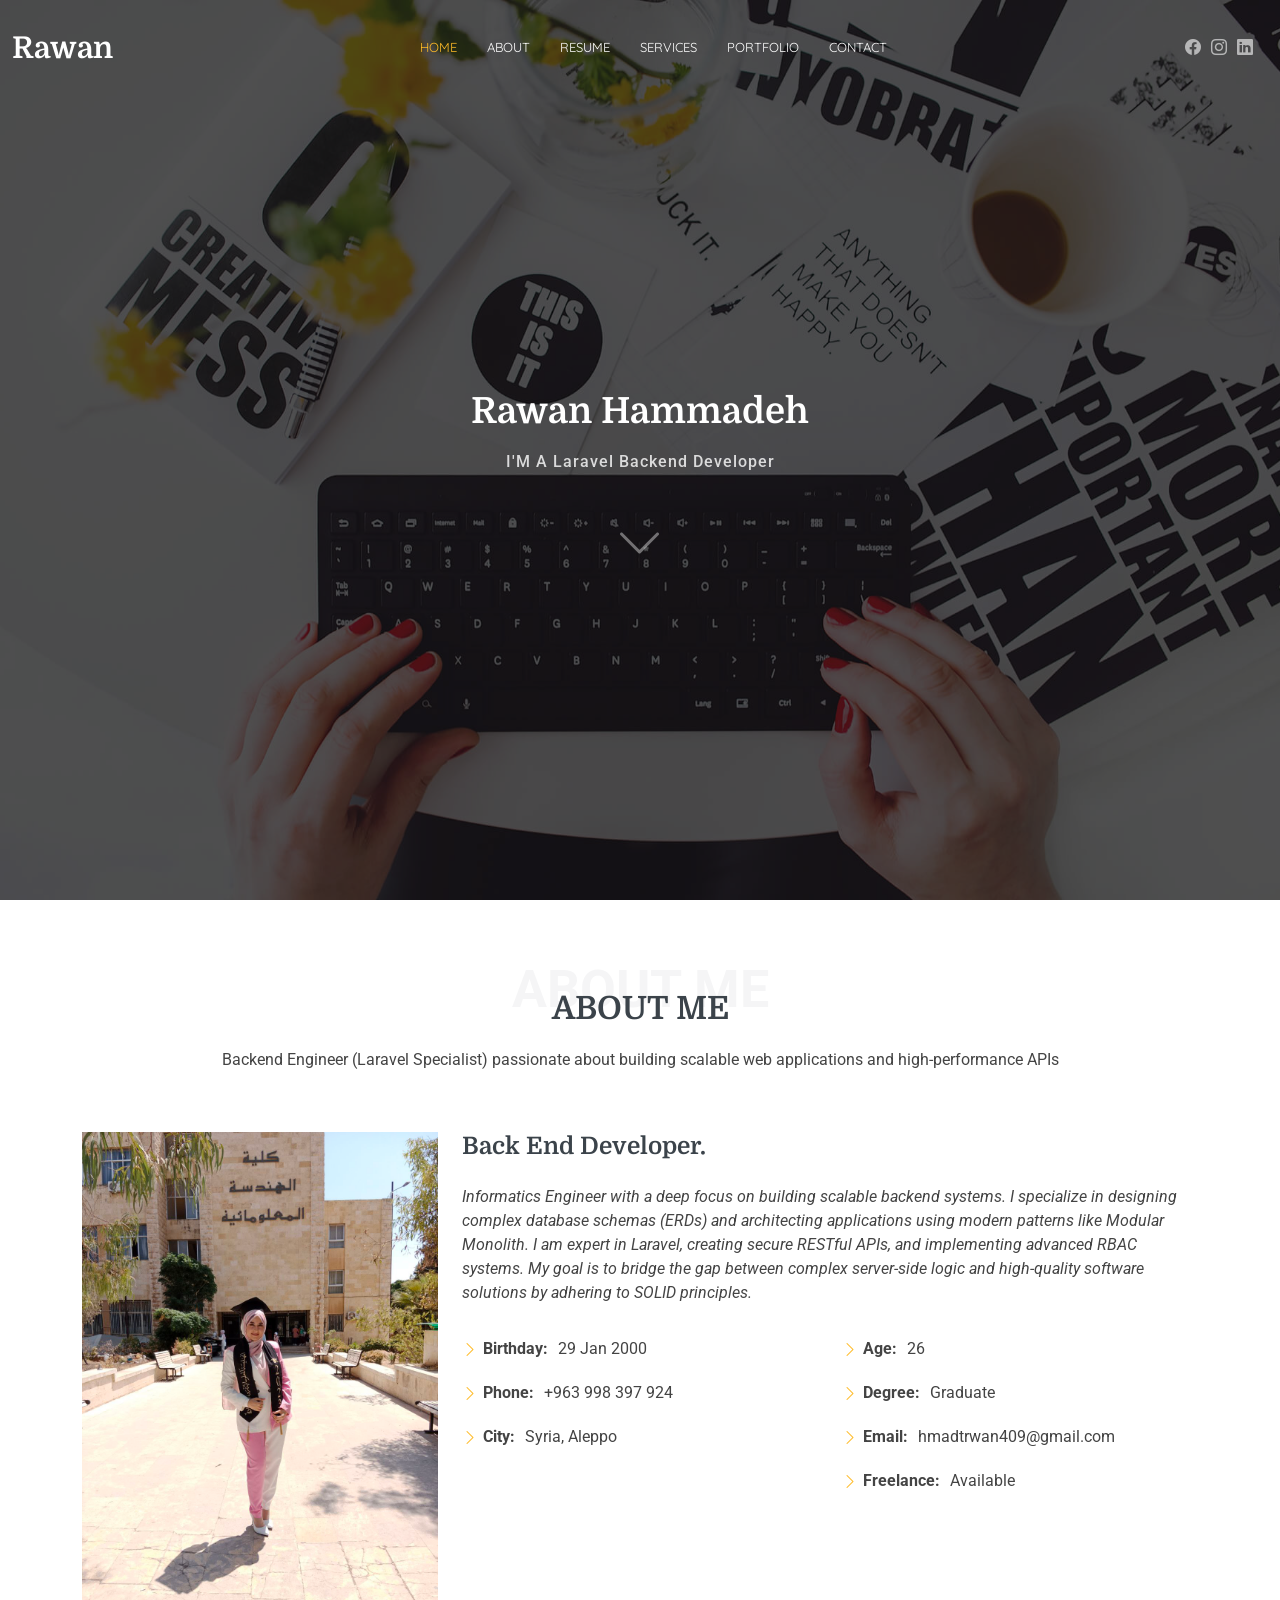
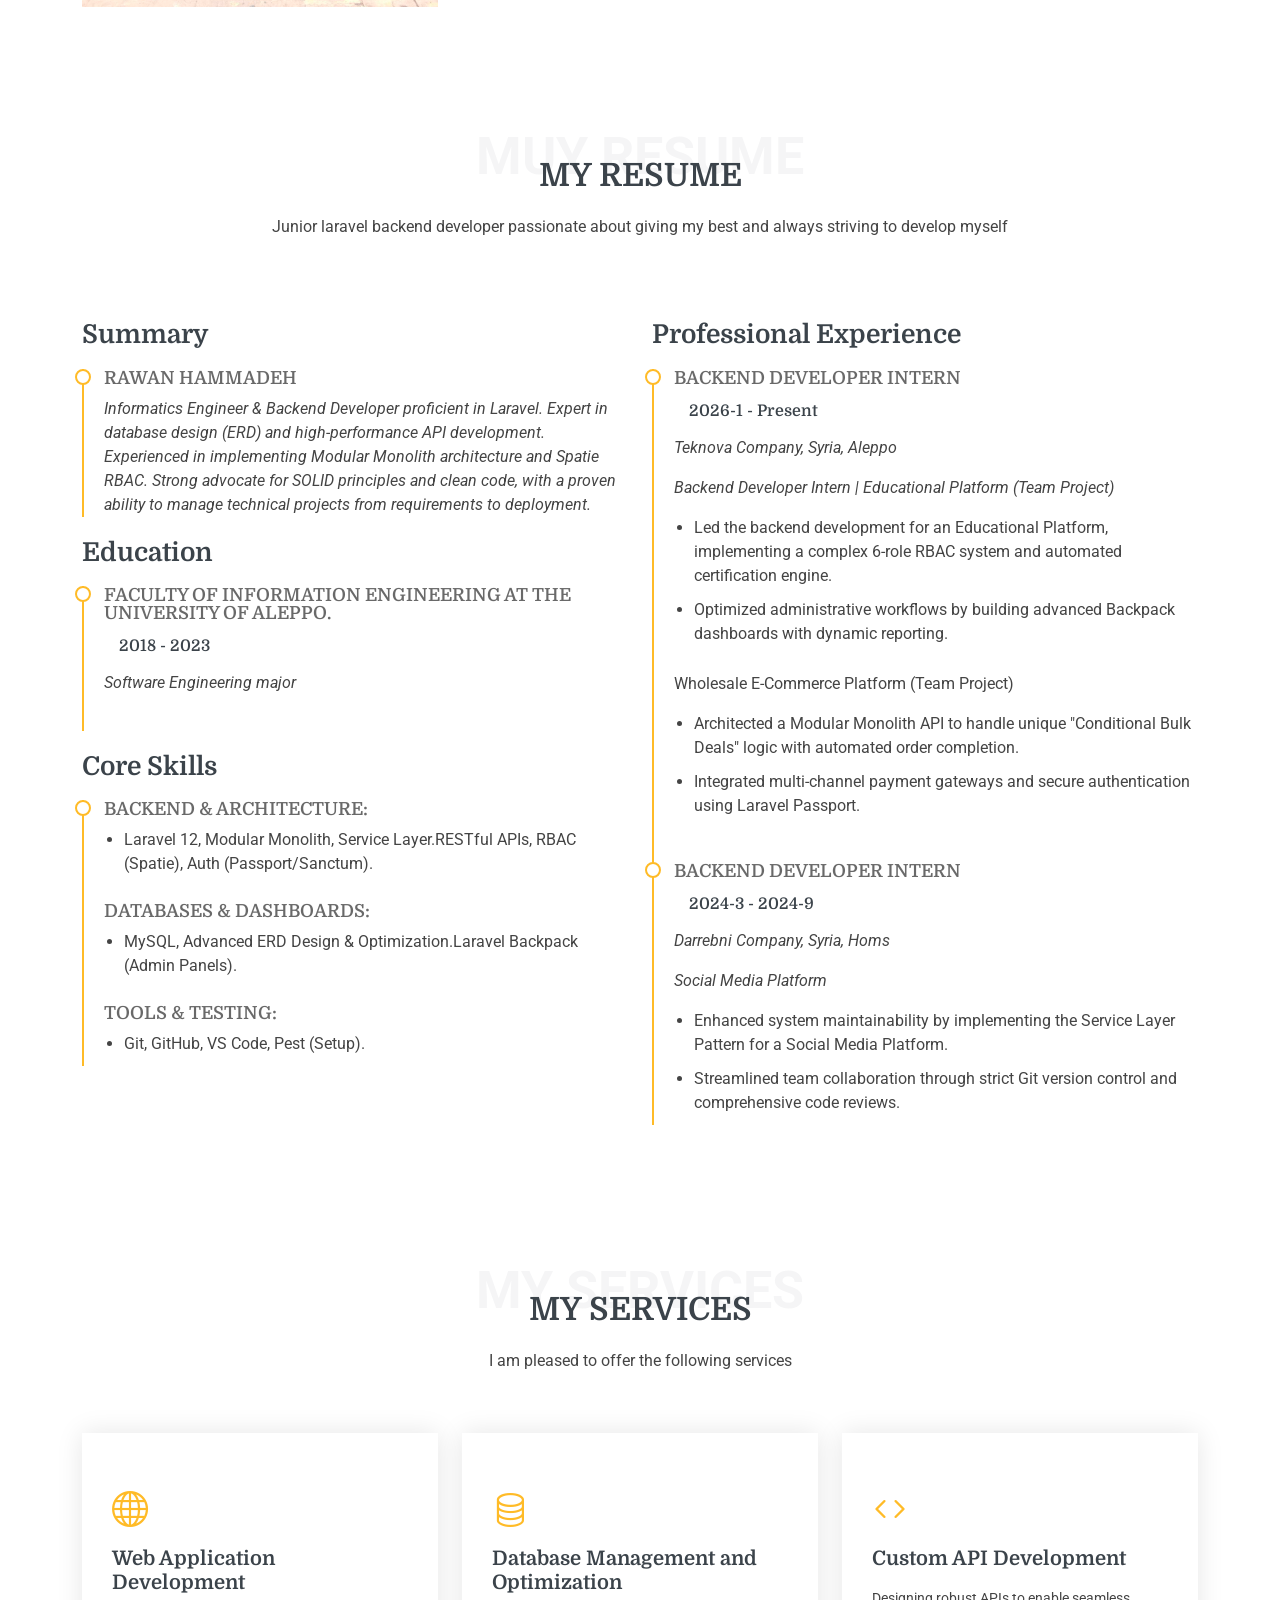
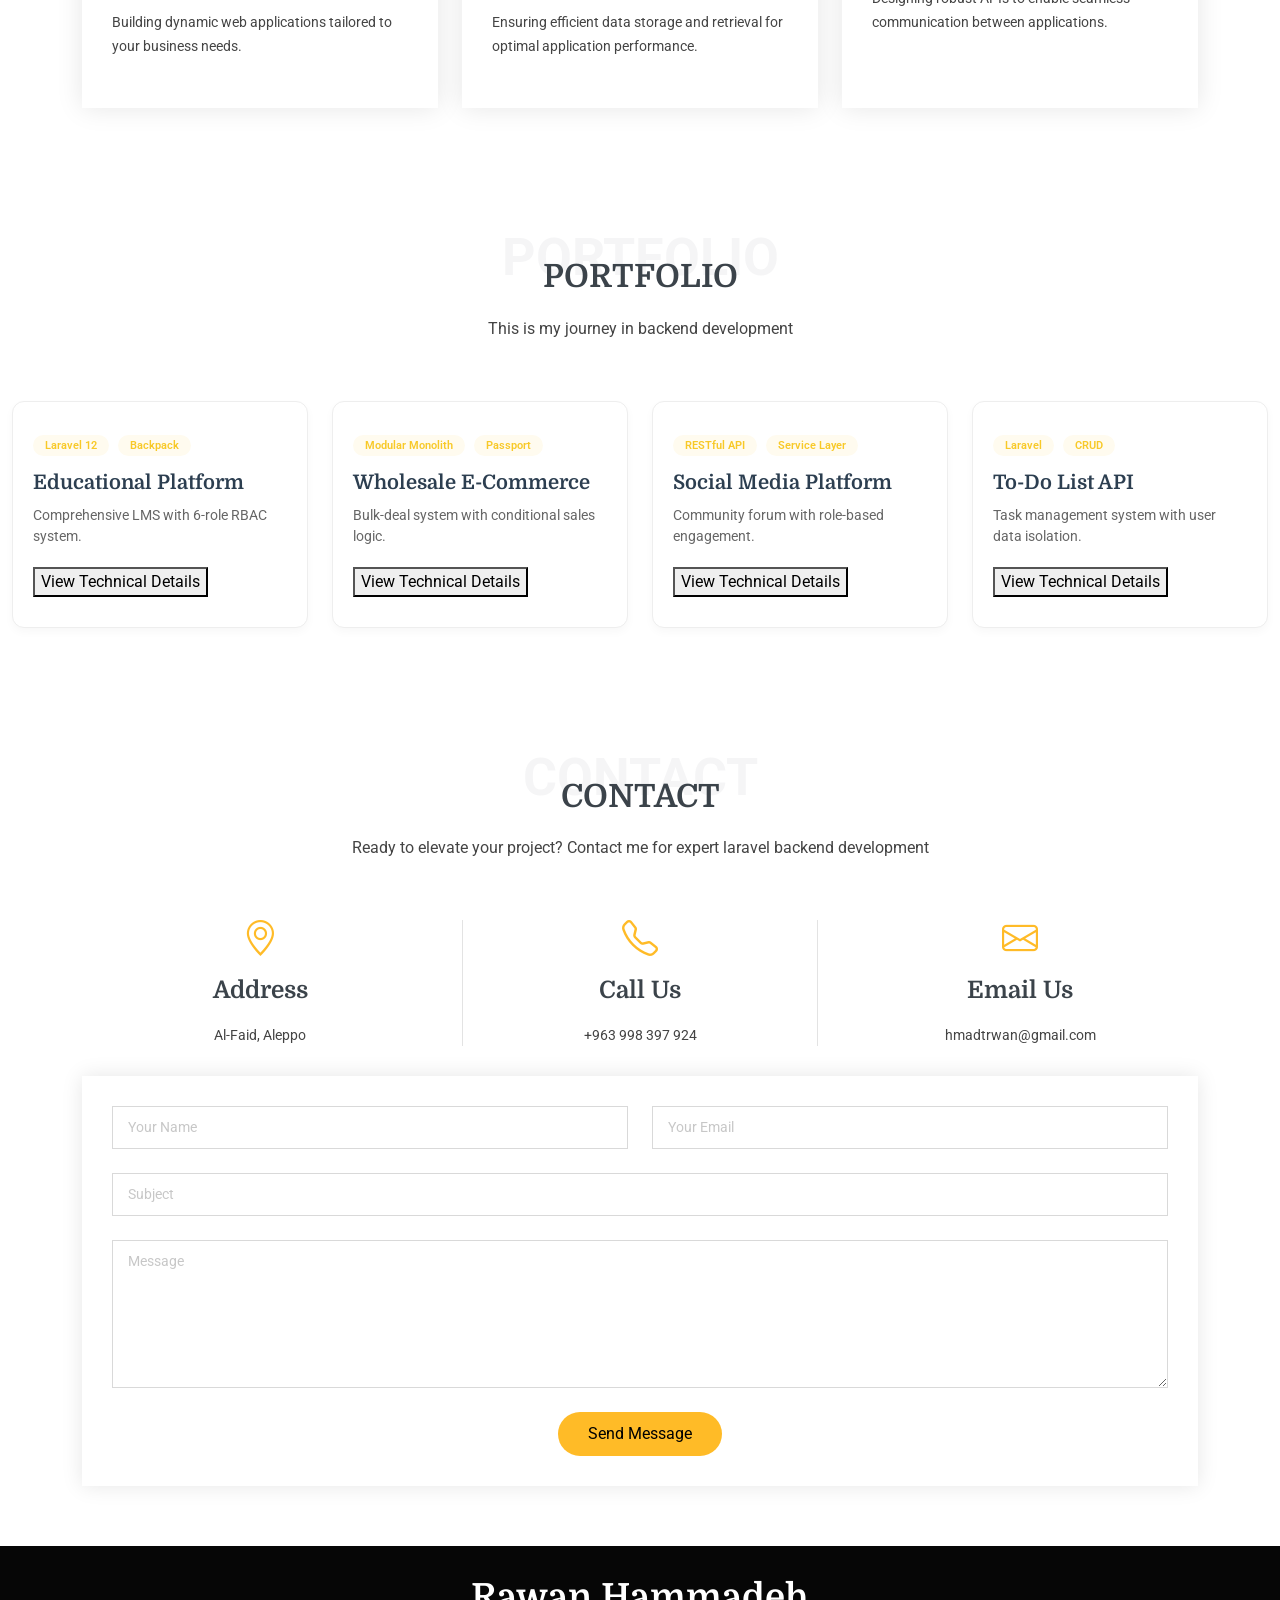
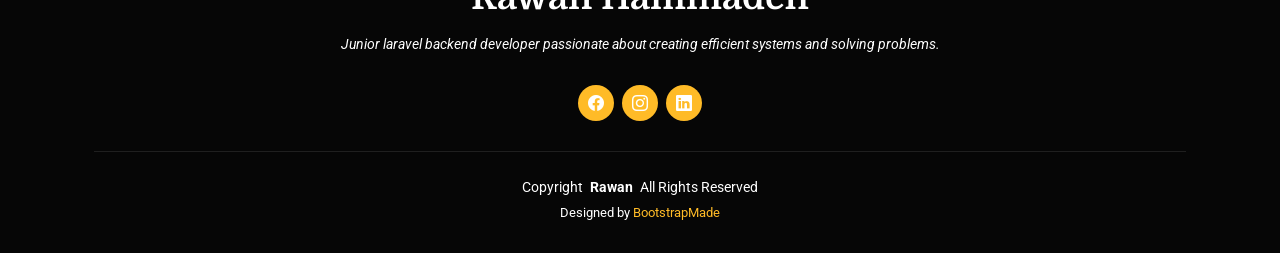
==== commit bd527796: "Portfolio" ====
--- a/index.html
+++ b/index.html
@@ -15,7 +15,9 @@
   <!-- Fonts -->
   <link href="https://fonts.googleapis.com" rel="preconnect">
   <link href="https://fonts.gstatic.com" rel="preconnect" crossorigin>
-  <link href="https://fonts.googleapis.com/css2?family=Roboto:ital,wght@0,100;0,300;0,400;0,500;0,700;0,900;1,100;1,300;1,400;1,500;1,700;1,900&family=Quicksand:wght@300;400;500;600;700&family=Domine:wght@400;500;600;700&display=swap" rel="stylesheet">
+  <link
+    href="https://fonts.googleapis.com/css2?family=Roboto:ital,wght@0,100;0,300;0,400;0,500;0,700;0,900;1,100;1,300;1,400;1,500;1,700;1,900&family=Quicksand:wght@300;400;500;600;700&family=Domine:wght@400;500;600;700&display=swap"
+    rel="stylesheet">
 
   <!-- Vendor CSS Files -->
   <link href="assets/vendor/bootstrap/css/bootstrap.min.css" rel="stylesheet">
@@ -80,7 +82,8 @@
         <!-- <a href="#" class="twitter"><i class="bi bi-twitter-x"></i></a> -->
         <a href="http://www.facebook.com/hammadehrawan" class="facebook"><i class="bi bi-facebook"></i></a>
         <a href="http://www.instagram.com/rawanhammadeh2000" class="instagram"><i class="bi bi-instagram"></i></a>
-        <a href="http://www.linkedin.com/in/rawan-hammadeh-bb4876330" class="linkedin"><i class="bi bi-linkedin"></i></a>
+        <a href="http://www.linkedin.com/in/rawan-hammadeh-bb4876330" class="linkedin"><i
+            class="bi bi-linkedin"></i></a>
       </div>
 
     </div>
@@ -108,7 +111,8 @@
       <div class="container section-title" data-aos="fade-up">
         <span class="description-title">About me</span>
         <h2>About Me</h2>
-        <p>Junior laravel backend developer passionate about developing and maintaining web applications</p>
+        <p>Backend Engineer (Laravel Specialist) passionate about building scalable web applications and
+          high-performance APIs</p>
       </div><!-- End Section Title -->
 
       <div class="container" data-aos="fade-up" data-aos-delay="100">
@@ -120,22 +124,26 @@
           <div class="col-lg-8 content">
             <h2>Back End Developer.</h2>
             <p class="fst-italic py-3">
-              As a passionate backend developer, I seek to develop and maintain web applications using the Laravel framework, improve application performance and ensure security, design and build databases and integrate them with the application, write clean and scalable code while adhering to best practices as much as possible, collaborate with the front-end team to ensure seamless integration between servers and interfaces.
-            </p>
+              Informatics Engineer with a deep focus on building scalable backend systems. I specialize in designing
+              complex database schemas (ERDs) and architecting applications using modern patterns like Modular Monolith.
+              I am expert in Laravel, creating secure RESTful APIs, and implementing advanced RBAC systems. My goal is
+              to bridge the gap between complex server-side logic and high-quality software solutions by adhering to
+              SOLID principles. </p>
             <div class="row">
               <div class="col-lg-6">
                 <ul>
                   <li><i class="bi bi-chevron-right"></i> <strong>Birthday:</strong> <span>29 Jan 2000</span></li>
                   <!-- <li><i class="bi bi-chevron-right"></i> <strong>Website:</strong> <span>www.example.com</span></li> -->
-                  <li><i class="bi bi-chevron-right"></i> <strong>Phone:</strong> <span>+963 983 895 987</span></li>
+                  <li><i class="bi bi-chevron-right"></i> <strong>Phone:</strong> <span>+963 998 397 924</span></li>
                   <li><i class="bi bi-chevron-right"></i> <strong>City:</strong> <span>Syria, Aleppo</span></li>
                 </ul>
               </div>
               <div class="col-lg-6">
                 <ul>
-                  <li><i class="bi bi-chevron-right"></i> <strong>Age:</strong> <span>24</span></li>
+                  <li><i class="bi bi-chevron-right"></i> <strong>Age:</strong> <span>26</span></li>
                   <li><i class="bi bi-chevron-right"></i> <strong>Degree:</strong> <span>Graduate</span></li>
-                  <li><i class="bi bi-chevron-right"></i> <strong>Email:</strong> <span>hmadtrwan409@gmail.com</span></li>
+                  <li><i class="bi bi-chevron-right"></i> <strong>Email:</strong> <span>hmadtrwan409@gmail.com</span>
+                  </li>
                   <li><i class="bi bi-chevron-right"></i> <strong>Freelance:</strong> <span>Available</span></li>
                 </ul>
               </div>
@@ -166,11 +174,16 @@
         <div class="row">
 
           <div class="col-lg-6" data-aos="fade-up" data-aos-delay="100">
-            <h3 class="resume-title">Sumary</h3>
+            <h3 class="resume-title">Summary</h3>
 
             <div class="resume-item pb-0">
               <h4>Rawan Hammadeh</h4>
-              <p><em>Enthusiastic and detail-oriented backend developer with six months of hands-on experience in Laravel . Proven ability to manage projects from requirements gathering to deployment, utilizing best practices in software design and architecture. Committed to building efficient and scalable web applications, with proficiency in database management and RESTful API development. Strong communicator with a passion for collaboration in dynamic team environments, eager to apply problem-solving skills and learn from real-world projects. Seeking an opportunity to contribute to innovative projects while continuing to grow as a developer.</em></p>
+              <p><em>
+                  Informatics Engineer & Backend Developer proficient in Laravel. Expert in database design (ERD) and
+                  high-performance API development. Experienced in implementing Modular Monolith architecture and Spatie
+                  RBAC. Strong advocate for SOLID principles and clean code, with a proven ability to manage technical
+                  projects from requirements to deployment.
+                </em></p>
               <!-- <ul>
                 <li>Portland par 127,Orlando, FL</li>
                 <li>(123) 456-7891</li>
@@ -186,43 +199,70 @@
               <!-- <p>Qui deserunt veniam. Et sed aliquam labore tempore sed quisquam iusto autem sit. Ea vero voluptatum qui ut dignissimos deleniti nerada porti sand markend</p> -->
             </div><!-- Edn Resume Item -->
 
-            <!-- <div class="resume-item">
-              <h4>Bachelor of Fine Arts &amp; Graphic Design</h4>
-              <h5>2010 - 2014</h5>
-              <p><em>Rochester Institute of Technology, Rochester, NY</em></p>
-              <p>Quia nobis sequi est occaecati aut. Repudiandae et iusto quae reiciendis et quis Eius vel ratione eius unde vitae rerum voluptates asperiores voluptatem Earum molestiae consequatur neque etlon sader mart dila</p>
-            </div> -->
-            <!-- Edn Resume Item -->
-
-          </div>
+          <h3 class="resume-title">Core Skills</h3>
+
+                        <div class="resume-item">
+              <h4>Backend & Architecture: </h4>
+              <ul>
+                <li>​Laravel 12, Modular Monolith, Service Layer.
+​RESTful APIs, RBAC (Spatie), Auth (Passport/Sanctum).
+</li>
+     </ul>
+
+                   <h4>​Databases & Dashboards:  </h4>
+              <ul>
+                <li>MySQL, Advanced ERD Design & Optimization.
+​Laravel Backpack (Admin Panels).
+</li>
+     </ul>
+
+                       <h4>Tools & Testing:  </h4>
+              <ul>
+                <li>​Git, GitHub, VS Code, Pest (Setup).
+</li>
+     </ul>
+
+            </div>
+
+
+</div>
+
 
           <div class="col-lg-6" data-aos="fade-up" data-aos-delay="200">
             <h3 class="resume-title">Professional Experience</h3>
+
+                        <div class="resume-item">
+              <h4>Backend Developer Intern</h4>
+              <h5>2026-1 - Present</h5>
+              <p><em>Teknova Company, Syria, Aleppo</em></p>
+              <p><em>Backend Developer Intern | Educational Platform (Team Project)</em></p>
+              <ul>
+                <li>Led the backend development for an Educational Platform, implementing a complex 6-role RBAC system and automated certification engine.
+</li>
+                <li>​Optimized administrative workflows by building advanced Backpack dashboards with dynamic reporting.</li>
+
+              </ul>
+              <p>Wholesale E-Commerce Platform (Team Project)</em></p>
+              <ul>
+                <li>​Architected a Modular Monolith API to handle unique "Conditional Bulk Deals" logic with automated order completion.</li>
+                <li>​Integrated multi-channel payment gateways and secure authentication using Laravel Passport.</li>
+               
+              </ul>
+            </div>
             <div class="resume-item">
               <h4>Backend Developer Intern </h4>
               <h5>2024-3 - 2024-9</h5>
               <p><em>Darrebni Company, Syria, Homs </em></p>
+              <p><em>Social Media Platform </em></p>
               <ul>
-                <li>Collaborated with a team to define project requirements, ensuring alignment with business objectives.</li>
-                <li>Conducted thorough database analysis and design, creating optimized data structures. </li>
-                <li>Structured two complete projects using the Service Layer Pattern, enhancing code maintainability and scalability.</li>
-                <li>Developed RESTful APIs to facilitate communication between the backend and frontend, ensuring seamless integration.</li>
-                <li>Engaged in code reviews and collaborative problem-solving sessions, contributing to a culture of continuous improvement.</li>
-                <li>Gained experience in version control systems like Git to manage project workflows.</li>
+                <li>​Enhanced system maintainability by implementing the Service Layer Pattern for a Social Media Platform.</li>
+                <li>​Streamlined team collaboration through strict Git version control and comprehensive code reviews. </li>
               </ul>
             </div><!-- Edn Resume Item -->
-<!-- 
-            <div class="resume-item">
-              <h4>Graphic design specialist</h4>
-              <h5>2017 - 2018</h5>
-              <p><em>Stepping Stone Advertising, New York, NY</em></p>
-              <ul>
-                <li>Developed numerous marketing programs (logos, brochures,infographics, presentations, and advertisements).</li>
-                <li>Managed up to 5 projects or tasks at a given time while under pressure</li>
-                <li>Recommended and consulted with clients on the most appropriate graphic design</li>
-                <li>Created 4+ design presentations and proposals a month for clients and account managers</li>
-              </ul>
-            </div> -->
+
+
+
+
             <!-- Edn Resume Item -->
 
           </div>
@@ -255,7 +295,7 @@
             </div>
           </div>
 
-   <!-- End Service Item -->
+          <!-- End Service Item -->
 
           <div class="col-xl-4 col-md-6 d-flex" data-aos="fade-up" data-aos-delay="200">
             <div class="service-item position-relative">
@@ -274,7 +314,7 @@
               <h4><a href="" class="stretched-link">Custom API Development</a></h4>
               <p>Designing robust APIs to enable seamless communication between applications.</p>
             </div>
-          </div>   <!-- End Service Item -->
+          </div> <!-- End Service Item -->
           <!-- <div class="col-xl-3 col-md-6 d-flex" data-aos="fade-up" data-aos-delay="400">
             <div class="service-item position-relative">
               <div class="icon"><i class="bi bi-broadcast icon"></i></div>
@@ -330,9 +370,9 @@
                 </p>
               </div>
             </div> -->
-            <!-- End testimonial item -->
-
-            <!-- <div class="swiper-slide">
+    <!-- End testimonial item -->
+
+    <!-- <div class="swiper-slide">
               <div class="testimonial-item">
                 <img src="assets/img/testimonials/testimonials-2.jpg" class="testimonial-img" alt="">
                 <h3>Sara Wilsson</h3>
@@ -347,9 +387,9 @@
                 </p>
               </div>
             </div> -->
-            <!-- End testimonial item -->
-
-            <!-- <div class="swiper-slide">
+    <!-- End testimonial item -->
+
+    <!-- <div class="swiper-slide">
               <div class="testimonial-item">
                 <img src="assets/img/testimonials/testimonials-3.jpg" class="testimonial-img" alt="">
                 <h3>Jena Karlis</h3>
@@ -364,9 +404,9 @@
                 </p>
               </div>
             </div> -->
-            <!-- End testimonial item -->
-
-            <!-- <div class="swiper-slide">
+    <!-- End testimonial item -->
+
+    <!-- <div class="swiper-slide">
               <div class="testimonial-item">
                 <img src="assets/img/testimonials/testimonials-4.jpg" class="testimonial-img" alt="">
                 <h3>Matt Brandon</h3>
@@ -381,9 +421,9 @@
                 </p>
               </div>
             </div> -->
-            <!-- End testimonial item -->
-
-            <!-- <div class="swiper-slide">
+    <!-- End testimonial item -->
+
+    <!-- <div class="swiper-slide">
               <div class="testimonial-item">
                 <img src="assets/img/testimonials/testimonials-5.jpg" class="testimonial-img" alt="">
                 <h3>John Larson</h3>
@@ -398,9 +438,9 @@
                 </p>
               </div>
             </div> -->
-            <!-- End testimonial item -->
-
-          <!-- </div>
+    <!-- End testimonial item -->
+
+    <!-- </div>
           <div class="swiper-pagination"></div>
         </div>
 
@@ -409,72 +449,223 @@
     </section> -->
     <!-- /Testimonials Section -->
 
-    <!-- Portfolio Section -->
-    <section id="portfolio" class="portfolio section">
-
-      <!-- Section Title -->
-      <div class="container section-title" data-aos="fade-up">
-        <span class="description-title">Portfolio</span>
-        <h2>Portfolio</h2>
-        <p>This is my journey in backend development</p>
-      </div><!-- End Section Title -->
-
-      <div class="container-fluid">
-
-        <div class="isotope-layout" data-default-filter="*" data-layout="masonry" data-sort="original-order">
-
-          <!-- <ul class="portfolio-filters isotope-filters" data-aos="fade-up" data-aos-delay="100">
-            <li data-filter="*" class="filter-active">All</li>
-            <li data-filter=".filter-app">App</li>
-            <li data-filter=".filter-product">Product</li>
-            <li data-filter=".filter-branding">Branding</li>
-            <li data-filter=".filter-books">Books</li>
-          </ul> -->
-          <!-- End Portfolio Filters -->
-
-          <div class="row g-0 isotope-container" data-aos="fade-up" data-aos-delay="200">
-
-            <div class="col-xl-3 col-lg-4 col-md-6 portfolio-item isotope-item filter-branding offset-md-3
-            ">
-              <div class="portfolio-content h-100">
-                <img src="assets/img/portfolio/darrebni-socail.jpg" class="img-fluid" alt="">
-                <div class="portfolio-info">
-                  <a href="assets/img/portfolio/darrebni-socail.jpg" data-gallery="portfolio-gallery-branding" class="glightbox preview-link"><i class="bi bi-zoom-in"></i></a>
-                  <a href="darrebni-social.html" title="More Details" class="details-link"><i class="bi bi-link-45deg"></i></a>
-                </div>
-              </div>
-            </div><!-- End Portfolio Item -->
-
-            <div class="col-xl-3 col-lg-4 col-md-6 portfolio-item isotope-item filter-books">
-              <div class="portfolio-content h-100">
-                <img src="assets/img/portfolio/todo-list.png" class="img-fluid" alt="">
-                <div class="portfolio-info">
-                  <a href="assets/img/portfolio/todo-list.png" data-gallery="portfolio-gallery-book" class="glightbox preview-link"><i class="bi bi-zoom-in"></i></a>
-                  <a href="todo-list.html" title="More Details" class="details-link"><i class="bi bi-link-45deg"></i></a>
-                </div>
-              </div>
-            </div><!-- End Portfolio Item -->
-
-          </div><!-- End Portfolio Container -->
-
+
+
+
+
+
+
+
+
+
+
+
+
+ <section id="portfolio" class="portfolio section">
+
+  <div class="container section-title" data-aos="fade-up">
+    <span class="description-title">Portfolio</span>
+    <h2>Portfolio</h2>
+    <p>This is my journey in backend development</p>
+  </div><div class="container-fluid">
+    <div class="row g-4 isotope-container" data-aos="fade-up" data-aos-delay="200">
+
+      <div class="col-xl-3 col-lg-4 col-md-6 portfolio-item isotope-item">
+        <div class="portfolio-content h-100 backend-card-final">
+          <div class="card-header-tech">
+            <span class="badge">Laravel 12</span>
+            <span class="badge">Backpack</span>
+          </div>
+          <div class="portfolio-info-custom">
+            <h4>Educational Platform</h4>
+            <p>Comprehensive LMS with 6-role RBAC system.</p>
+            
+            <button type="button" class="btn-toggle-details-modal" data-bs-toggle="modal" data-bs-target="#modal1">
+              View Technical Details
+            </button>
+          </div>
         </div>
-
-      </div>
-
-    </section><!-- /Portfolio Section -->
+      </div><div class="col-xl-3 col-lg-4 col-md-6 portfolio-item isotope-item">
+        <div class="portfolio-content h-100 backend-card-final">
+          <div class="card-header-tech">
+            <span class="badge">Modular Monolith</span>
+            <span class="badge">Passport</span>
+          </div>
+          <div class="portfolio-info-custom">
+            <h4>Wholesale E-Commerce</h4>
+            <p>Bulk-deal system with conditional sales logic.</p>
+            
+            <button type="button" class="btn-toggle-details-modal" data-bs-toggle="modal" data-bs-target="#modal2">
+              View Technical Details
+            </button>
+          </div>
+        </div>
+      </div><div class="col-xl-3 col-lg-4 col-md-6 portfolio-item isotope-item">
+        <div class="portfolio-content h-100 backend-card-final">
+          <div class="card-header-tech">
+            <span class="badge">RESTful API</span>
+            <span class="badge">Service Layer</span>
+          </div>
+          <div class="portfolio-info-custom">
+            <h4>Social Media Platform</h4>
+            <p>Community forum with role-based engagement.</p>
+            
+            <button type="button" class="btn-toggle-details-modal" data-bs-toggle="modal" data-bs-target="#modal3">
+              View Technical Details
+            </button>
+          </div>
+        </div>
+      </div><div class="col-xl-3 col-lg-4 col-md-6 portfolio-item isotope-item">
+        <div class="portfolio-content h-100 backend-card-final">
+          <div class="card-header-tech">
+            <span class="badge">Laravel</span>
+            <span class="badge">CRUD</span>
+          </div>
+          <div class="portfolio-info-custom">
+            <h4>To-Do List API</h4>
+            <p>Task management system with user data isolation.</p>
+            
+            <button type="button" class="btn-toggle-details-modal" data-bs-toggle="modal" data-bs-target="#modal4">
+              View Technical Details
+            </button>
+          </div>
+        </div>
+      </div></div></div>
+
+</section><div class="modal fade" id="modal1" tabindex="-1" aria-hidden="true">
+  <div class="modal-dialog modal-dialog-centered">
+    <div class="modal-content">
+      <div class="modal-header">
+        <h5 class="modal-title">Educational Platform - Technical Details</h5>
+        <button type="button" class="btn-close" data-bs-dismiss="modal" aria-label="Close"></button>
+      </div>
+      <div class="modal-body">
+        <ul>
+          <li>Developed a multi-role LMS managing 6 user types (Student, Teacher, Admin, Co-admin, Accountant, Guardian) with strict RBAC.</li>
+          <li>Automated <strong>PDF certificate</strong> generation for course completion.</li>
+          <li>Built complex Backpack dashboards with detailed Excel exports.</li>
+          <li>Designed an ERD supporting multilingual content and dynamic forms.</li>
+          <li>Integrated real-time progress tracking.</li>
+        </ul>
+      </div>
+    </div>
+  </div>
+</div>
+ <div class="modal fade" id="modal2" tabindex="-1" aria-hidden="true">
+  <div class="modal-dialog modal-dialog-centered">
+    <div class="modal-content">
+      <div class="modal-header">
+        <h5 class="modal-title">Wholesale E-Commerce - Technical Details</h5>
+        <button type="button" class="btn-close" data-bs-dismiss="modal" aria-label="Close"></button>
+      </div>
+      <div class="modal-body">
+        <ul>
+          <li>Engineered a <strong>Modular Monolith API</strong> to manage bulk workflows.</li>
+          <li>Implemented "Conditional Bulk Deals" where automated order closure occurs only when target quantities are met.</li>
+          <li>Integrated Passport authentication and dual payment gateways (PayPal & Cash).</li>
+          <li>Utilized Pest for robust automated testing.</li>
+          <li>Real-time progress tracking of deal completion percentages.</li>
+        </ul>
+      </div>
+    </div>
+  </div>
+</div>
+
+<div class="modal fade" id="modal3" tabindex="-1" aria-hidden="true">
+  <div class="modal-dialog modal-dialog-centered">
+    <div class="modal-content">
+      <div class="modal-header">
+        <h5 class="modal-title">Social Media Platform - Technical Details</h5>
+        <button type="button" class="btn-close" data-bs-dismiss="modal" aria-label="Close"></button>
+      </div>
+      <div class="modal-body">
+        <ul>
+          <li>Developed a RESTful API for a community-driven forum with dynamic interaction controls.</li>
+          <li>Applied the <strong>Service Layer Pattern</strong> for enhanced code maintainability and separation of concerns.</li>
+          <li>Built dynamic content feeds and a structured hierarchical commenting system.</li>
+          <li>Managed team workflows and repository using Git.</li>
+          <li>Role-based access controls for student and volunteer interactions.</li>
+        </ul>
+      </div>
+    </div>
+  </div>
+</div>
+
+<div class="modal fade" id="modal4" tabindex="-1" aria-hidden="true">
+  <div class="modal-dialog modal-dialog-centered">
+    <div class="modal-content">
+      <div class="modal-header">
+        <h5 class="modal-title">To-Do List API - Technical Details</h5>
+        <button type="button" class="btn-close" data-bs-dismiss="modal" aria-label="Close"></button>
+      </div>
+      <div class="modal-body">
+        <ul>
+          <li>Developed a RESTful API for full CRUD (Create, Read, Update, Delete) task operations.</li>
+          <li>Implemented <strong>Token-based Authentication</strong> (Sanctum) for secure user access.</li>
+          <li>Optimized database queries for efficient task filtering by status and due date.</li>
+          <li>Ensured strict user data isolation.</li>
+          <li>Maintained comprehensive API documentation.</li>
+        </ul>
+      </div>
+    </div>
+  </div>
+</div>
+
+
+
+
+
+
+
+
+
+
+
+
+
+
+
+
+
+
+
+
+
+
+
+
+
+
+    
+
+
+
+
+
+
+
+
+
+
+
+
+
+
+
+
 
     <!-- Pricing Section -->
     <!-- <section id="pricing" class="pricing section"> -->
 
-      <!-- Section Title -->
-      <!-- <div class="container section-title" data-aos="fade-up">
+    <!-- Section Title -->
+    <!-- <div class="container section-title" data-aos="fade-up">
         <span class="description-title">Pricing</span>
         <h2>Pricing</h2>
         <p>Necessitatibus eius consequatur ex aliquid fuga eum quidem sint consectetur velit</p>
       </div> -->
-      <!-- End Section Title -->
-
-      <!-- <div class="container">
+    <!-- End Section Title -->
+
+    <!-- <div class="container">
 
         <div class="row gy-4">
 
@@ -494,9 +685,9 @@
               </div>
             </div>
           </div> -->
-          <!-- End Pricing Item -->
-
-          <!-- <div class="col-lg-4 col-md-6" data-aos="fade-up" data-aos-delay="200">
+    <!-- End Pricing Item -->
+
+    <!-- <div class="col-lg-4 col-md-6" data-aos="fade-up" data-aos-delay="200">
             <div class="pricing-item recommended">
               <span class="recommended-badge">Recommended</span>
               <h3>Business</h3>
@@ -513,8 +704,8 @@
               </div>
             </div>
           </div> -->
-          <!-- End Pricing Item -->
-<!-- 
+    <!-- End Pricing Item -->
+    <!-- 
           <div class="col-lg-4 col-md-6" data-aos="fade-up" data-aos-delay="300">
             <div class="pricing-item">
               <h3>Developer</h3>
@@ -531,9 +722,9 @@
               </div>
             </div>
           </div> -->
-          <!-- End Pricing Item -->
-
-        <!-- </div>
+    <!-- End Pricing Item -->
+
+    <!-- </div>
 
       </div>
 
@@ -553,49 +744,49 @@
               <h4>$160.00</h4>
             </div>
           </div> -->
-          <!-- End Pricing Item -->
-
-          <!-- <div class="col-lg-6">
+    <!-- End Pricing Item -->
+
+    <!-- <div class="col-lg-6">
             <div class="pricing-item d-flex justify-content-between">
               <h3>Fashion Photography</h3>
               <h4>$300.00</h4>
             </div>
           </div> -->
-          <!-- End Pricing Item -->
-
-          <!-- <div class="col-lg-6">
+    <!-- End Pricing Item -->
+
+    <!-- <div class="col-lg-6">
             <div class="pricing-item d-flex justify-content-between">
               <h3>Sports Photography</h3>
               <h4>$200.00</h4>
             </div>
           </div> -->
-          <!-- End Pricing Item -->
-<!-- 
+    <!-- End Pricing Item -->
+    <!-- 
           <div class="col-lg-6">
             <div class="pricing-item d-flex justify-content-between">
               <h3>Still Life Photography</h3>
               <h4>$120.00</h4>
             </div>
           </div> -->
-          <!-- End Pricing Item -->
-
-          <!-- <div class="col-lg-6">
+    <!-- End Pricing Item -->
+
+    <!-- <div class="col-lg-6">
             <div class="pricing-item d-flex justify-content-between">
               <h3>Wedding Photography</h3>
               <h4>$500.00</h4>
             </div>
           </div> -->
-          <!-- End Pricing Item -->
-
-          <!-- <div class="col-lg-6">
+    <!-- End Pricing Item -->
+
+    <!-- <div class="col-lg-6">
             <div class="pricing-item d-flex justify-content-between">
               <h3>Photojournalism</h3>
               <h4>$200.00</h4>
             </div>
           </div> -->
-          <!-- End Pricing Item -->
-
-        <!-- </div>
+    <!-- End Pricing Item -->
+
+    <!-- </div>
 
       </div>
 
@@ -605,14 +796,14 @@
     <!-- Gallery Section -->
     <!-- <section id="gallery" class="gallery section"> -->
 
-      <!-- Section Title -->
-      <!-- <div class="container section-title" data-aos="fade-up">
+    <!-- Section Title -->
+    <!-- <div class="container section-title" data-aos="fade-up">
         <span class="description-title">Gallery</span>
         <h2>Gallery</h2>
         <p>Necessitatibus eius consequatur ex aliquid fuga eum quidem sint consectetur velit</p>
       </div> -->
-      <!-- End Section Title -->
-<!-- 
+    <!-- End Section Title -->
+    <!-- 
       <div class="container-fluid" data-aos="fade-up" data-aos-delay="100">
 
         <div class="row g-0">
@@ -624,26 +815,26 @@
               </a>
             </div>
           </div> -->
-          <!-- End Gallery Item -->
-
-          <!-- <div class="col-lg-3 col-md-4">
+    <!-- End Gallery Item -->
+
+    <!-- <div class="col-lg-3 col-md-4">
             <div class="gallery-item">
               <a href="assets/img/gallery/gallery-2.jpg" class="glightbox" data-gallery="images-gallery">
                 <img src="assets/img/gallery/gallery-2.jpg" alt="" class="img-fluid">
               </a>
             </div>
           </div> -->
-          <!-- End Gallery Item -->
-
-          <!-- <div class="col-lg-3 col-md-4">
+    <!-- End Gallery Item -->
+
+    <!-- <div class="col-lg-3 col-md-4">
             <div class="gallery-item">
               <a href="assets/img/gallery/gallery-3.jpg" class="glightbox" data-gallery="images-gallery">
                 <img src="assets/img/gallery/gallery-3.jpg" alt="" class="img-fluid">
               </a>
             </div>
           </div> -->
-          <!-- End Gallery Item -->
-<!-- 
+    <!-- End Gallery Item -->
+    <!-- 
           <div class="col-lg-3 col-md-4">
             <div class="gallery-item">
               <a href="assets/img/gallery/gallery-4.jpg" class="glightbox" data-gallery="images-gallery">
@@ -651,45 +842,45 @@
               </a>
             </div>
           </div> -->
-          <!-- End Gallery Item -->
-
-          <!-- <div class="col-lg-3 col-md-4">
+    <!-- End Gallery Item -->
+
+    <!-- <div class="col-lg-3 col-md-4">
             <div class="gallery-item">
               <a href="assets/img/gallery/gallery-5.jpg" class="glightbox" data-gallery="images-gallery">
                 <img src="assets/img/gallery/gallery-5.jpg" alt="" class="img-fluid">
               </a>
             </div>
           </div> -->
-          <!-- End Gallery Item -->
-
-          <!-- <div class="col-lg-3 col-md-4">
+    <!-- End Gallery Item -->
+
+    <!-- <div class="col-lg-3 col-md-4">
             <div class="gallery-item">
               <a href="assets/img/gallery/gallery-6.jpg" class="glightbox" data-gallery="images-gallery">
                 <img src="assets/img/gallery/gallery-6.jpg" alt="" class="img-fluid">
               </a>
             </div>
           </div> -->
-          <!-- End Gallery Item -->
-
-          <!-- <div class="col-lg-3 col-md-4">
+    <!-- End Gallery Item -->
+
+    <!-- <div class="col-lg-3 col-md-4">
             <div class="gallery-item">
               <a href="assets/img/gallery/gallery-7.jpg" class="glightbox" data-gallery="images-gallery">
                 <img src="assets/img/gallery/gallery-7.jpg" alt="" class="img-fluid">
               </a>
             </div>
           </div> -->
-          <!-- End Gallery Item -->
-
-          <!-- <div class="col-lg-3 col-md-4">
+    <!-- End Gallery Item -->
+
+    <!-- <div class="col-lg-3 col-md-4">
             <div class="gallery-item">
               <a href="assets/img/gallery/gallery-8.jpg" class="glightbox" data-gallery="images-gallery">
                 <img src="assets/img/gallery/gallery-8.jpg" alt="" class="img-fluid">
               </a>
             </div>
           </div> -->
-          <!-- End Gallery Item -->
-
-        <!-- </div>
+    <!-- End Gallery Item -->
+
+    <!-- </div>
 
       </div>
 
@@ -722,7 +913,7 @@
             <div class="info-item d-flex flex-column justify-content-center align-items-center info-item-borders">
               <i class="bi bi-telephone"></i>
               <h3>Call Us</h3>
-              <p>+963 983 895 987</p>
+              <p>+963 998 397 924</p>
             </div>
           </div><!-- End Info Item -->
 
@@ -799,7 +990,8 @@
   </footer>
 
   <!-- Scroll Top -->
-  <a href="#" id="scroll-top" class="scroll-top d-flex align-items-center justify-content-center"><i class="bi bi-arrow-up-short"></i></a>
+  <a href="#" id="scroll-top" class="scroll-top d-flex align-items-center justify-content-center"><i
+      class="bi bi-arrow-up-short"></i></a>
 
   <!-- Preloader -->
   <div id="preloader"></div>
@@ -816,6 +1008,18 @@
   <!-- Main JS File -->
   <script src="assets/js/main.js"></script>
 
+
+
+<script>
+function toggleProjectFinal(id) {
+    var element = document.getElementById(id);
+    if (element.style.display === "none") {
+        element.style.display = "block";
+    } else {
+        element.style.display = "none";
+    }
+}
+</script>
 </body>
 
 </html>
--- a/assets/css/main.css
+++ b/assets/css/main.css
@@ -36,6 +36,59 @@
   --nav-dropdown-color: #444444; /* Used for navigation links of the dropdown items in the navigation menu. */
   --nav-dropdown-hover-color: #ffbb27; /* Similar to --nav-hover-color, this color is applied to dropdown navigation links when they are hovered over. */
 }
+
+/* تأكيد ثيم اللون الأصفر - النقطة الأولى */
+:root {
+  --yellow-accent: #f8c928; /* هذا هو اللون الأصفر الذي يبدو في شعارك */
+}
+
+/* تنسيق الكرت النهائي - النقطة الثالثة: التناسق */
+.backend-card-final {
+    background: #fff;
+    border: 1px solid #eee;
+    padding: 30px 20px;
+    border-radius: 12px;
+    box-shadow: 0 4px 10px rgba(0,0,0,0.03);
+    height: 100%;
+    transition: 0.3s;
+    text-align: left;
+}
+
+.backend-card-final:hover {
+    border-color: var(--yellow-accent); /* الأصفر عند التمرير */
+    transform: translateY(-8px);
+}
+
+.card-header-tech {
+    margin-bottom: 15px;
+}
+
+/* النقطة الأولى: ثيم اللون الأصفر للـ Badges */
+.badge {
+    background: #fffbef; /* خلفية صفراء فاتحة جداً */
+    color: var(--yellow-accent);
+    font-size: 11px;
+    padding: 5px 12px;
+    border-radius: 50px;
+    margin-right: 5px;
+    font-weight: 600;
+}
+
+.portfolio-info-custom h4 {
+    font-size: 20px;
+    font-weight: 700;
+    margin-bottom: 10px;
+    color: #2c3e50;
+}
+
+.portfolio-info-custom p {
+    font-size: 14px;
+    color: #666;
+    margin-bottom: 20px;
+}
+
+/* زر العرض - النقط
+
 
 /* Color Presets - These classes override global colors when applied to any section or element, providing reuse of the sam color scheme. */
 
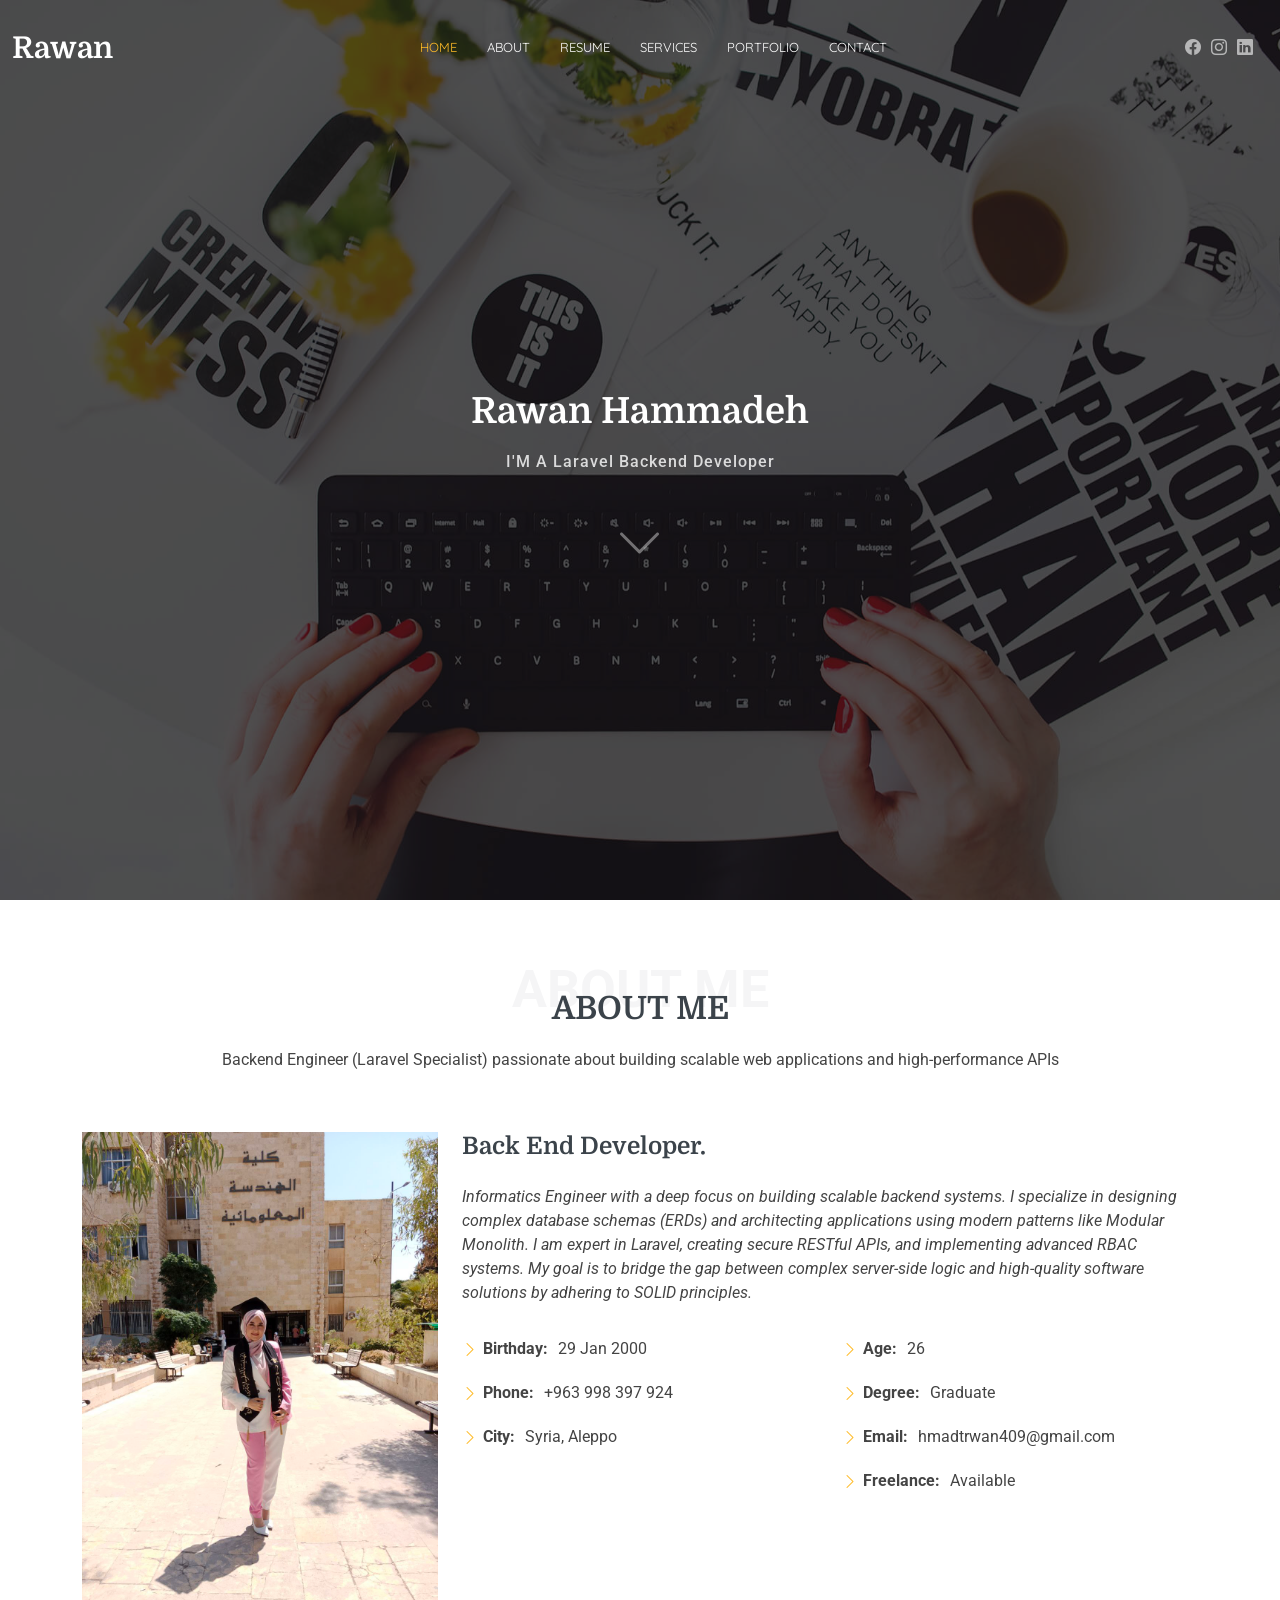
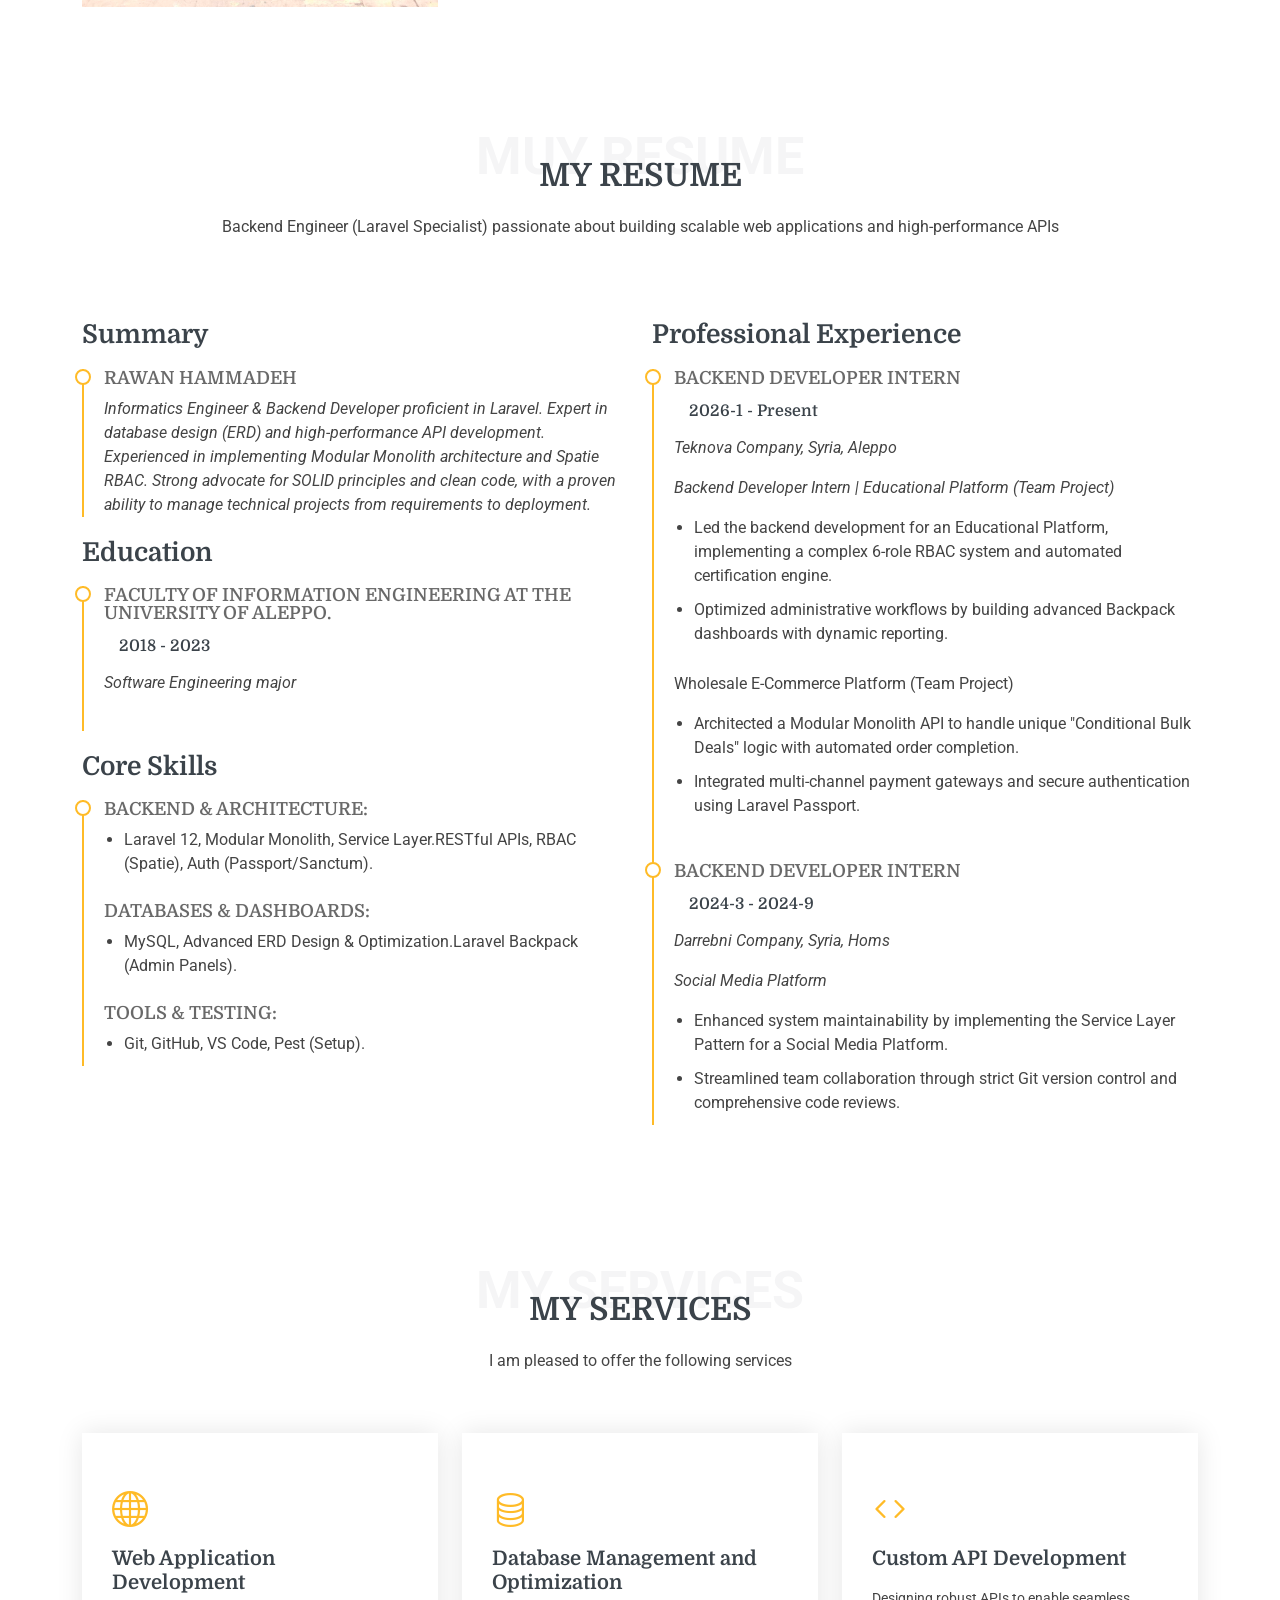
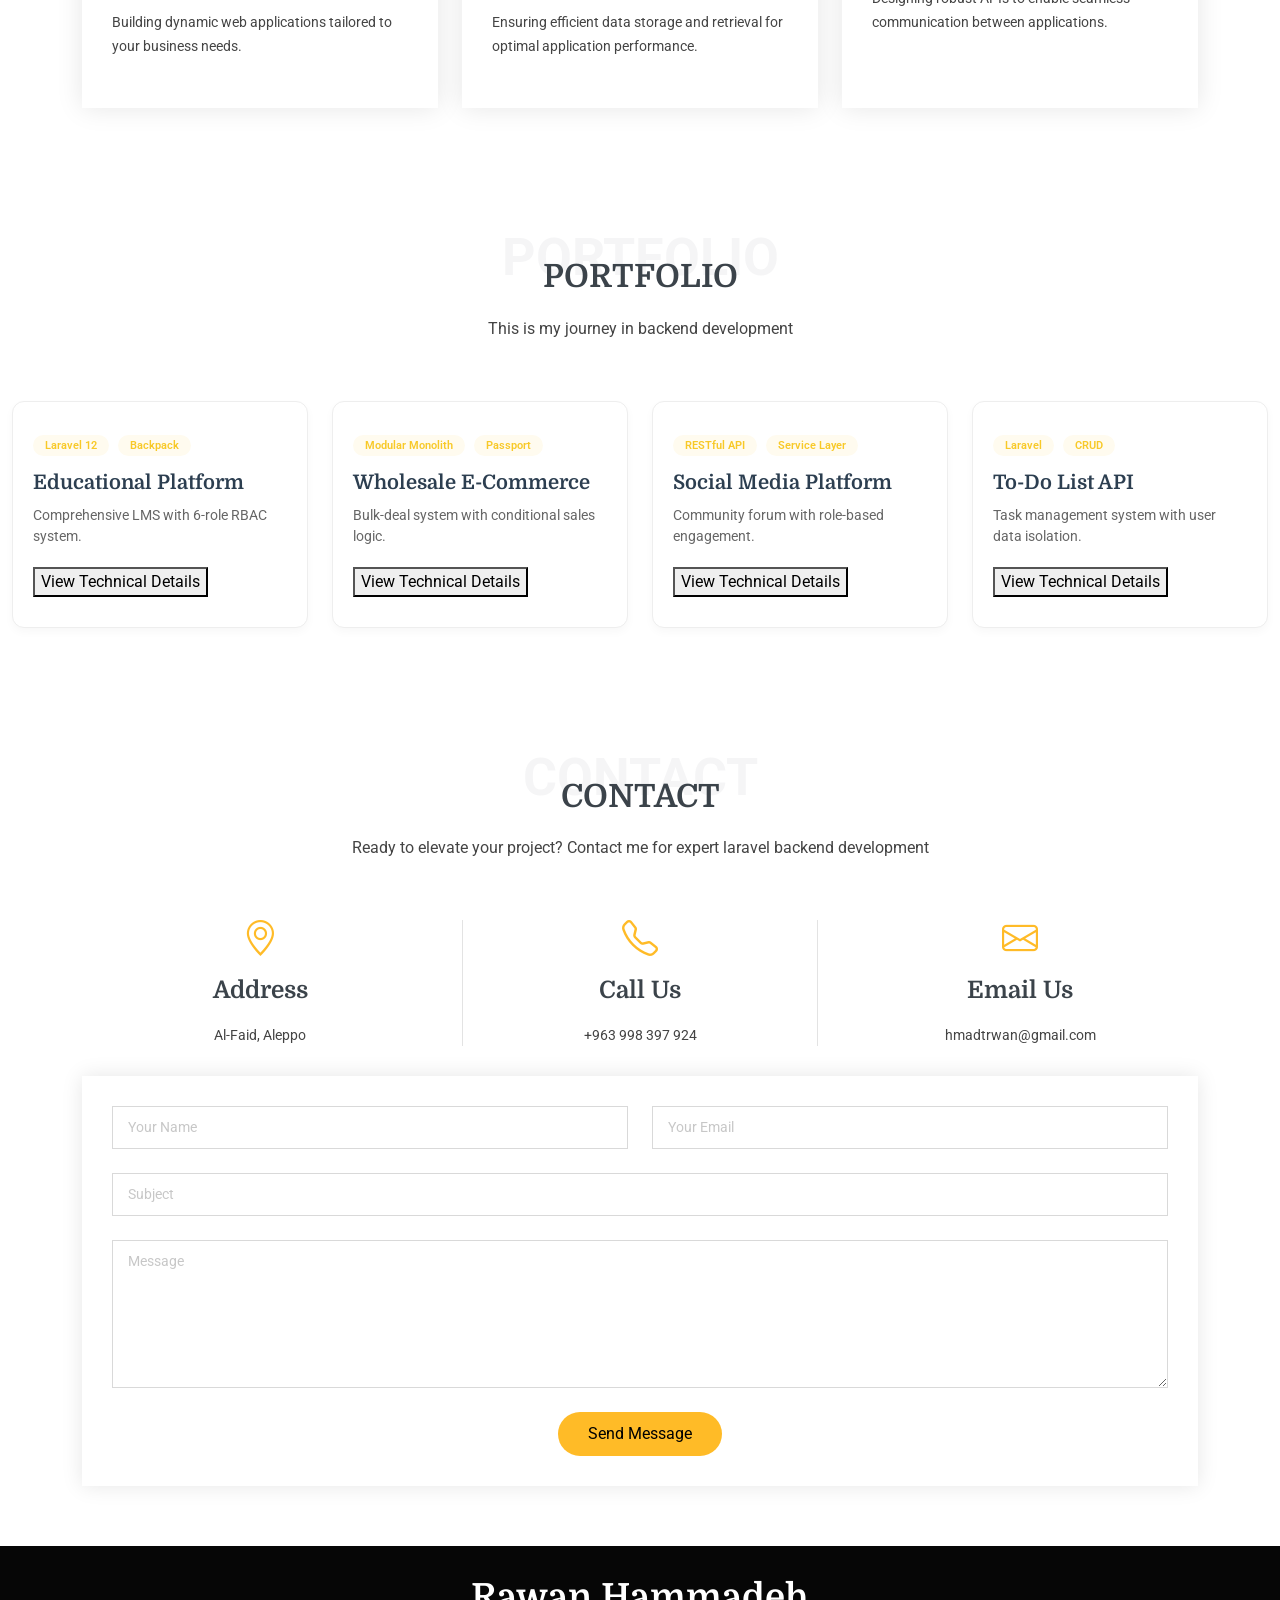
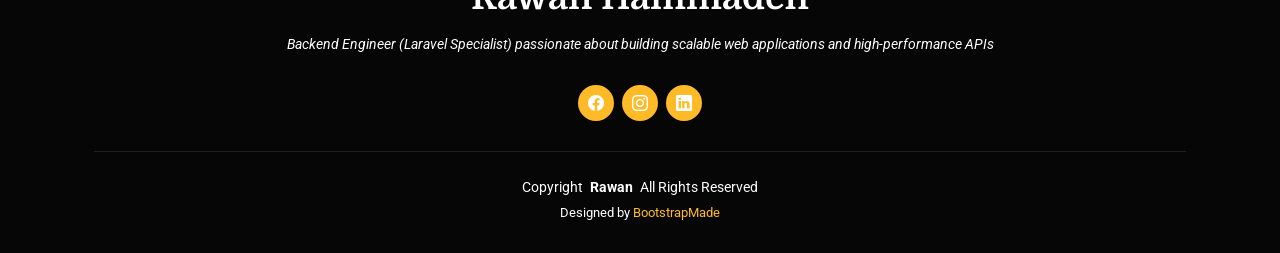
==== commit 07cba1ec: ".." ====
--- a/index.html
+++ b/index.html
@@ -166,7 +166,9 @@
       <div class="container section-title" data-aos="fade-up">
         <span class="description-title">Muy Resume</span>
         <h2>My Resume</h2>
-        <p>Junior laravel backend developer passionate about giving my best and always striving to develop myself </p>
+        <p>Backend Engineer (Laravel Specialist) passionate about building scalable web applications and high-performance APIs
+
+</p>
       </div><!-- End Section Title -->
 
       <div class="container">
@@ -966,7 +968,9 @@
   <footer id="footer" class="footer position-relative dark-background">
     <div class="container">
       <h3 class="sitename">Rawan Hammadeh<br></h3>
-      <p>Junior laravel backend developer passionate about creating efficient systems and solving problems.</p>
+      <p>Backend Engineer (Laravel Specialist) passionate about building scalable web applications and high-performance APIs
+
+</p>
       <div class="social-links d-flex justify-content-center">
         <!-- <a href=""><i class="bi bi-twitter-x"></i></a> -->
         <a href="http://www.facebook.com/hammadehrawan"><i class="bi bi-facebook"></i></a>
--- a/assets/css/main.css
+++ b/assets/css/main.css
@@ -87,7 +87,7 @@
     margin-bottom: 20px;
 }
 
-/* زر العرض - النقط
+
 
 
 /* Color Presets - These classes override global colors when applied to any section or element, providing reuse of the sam color scheme. */
